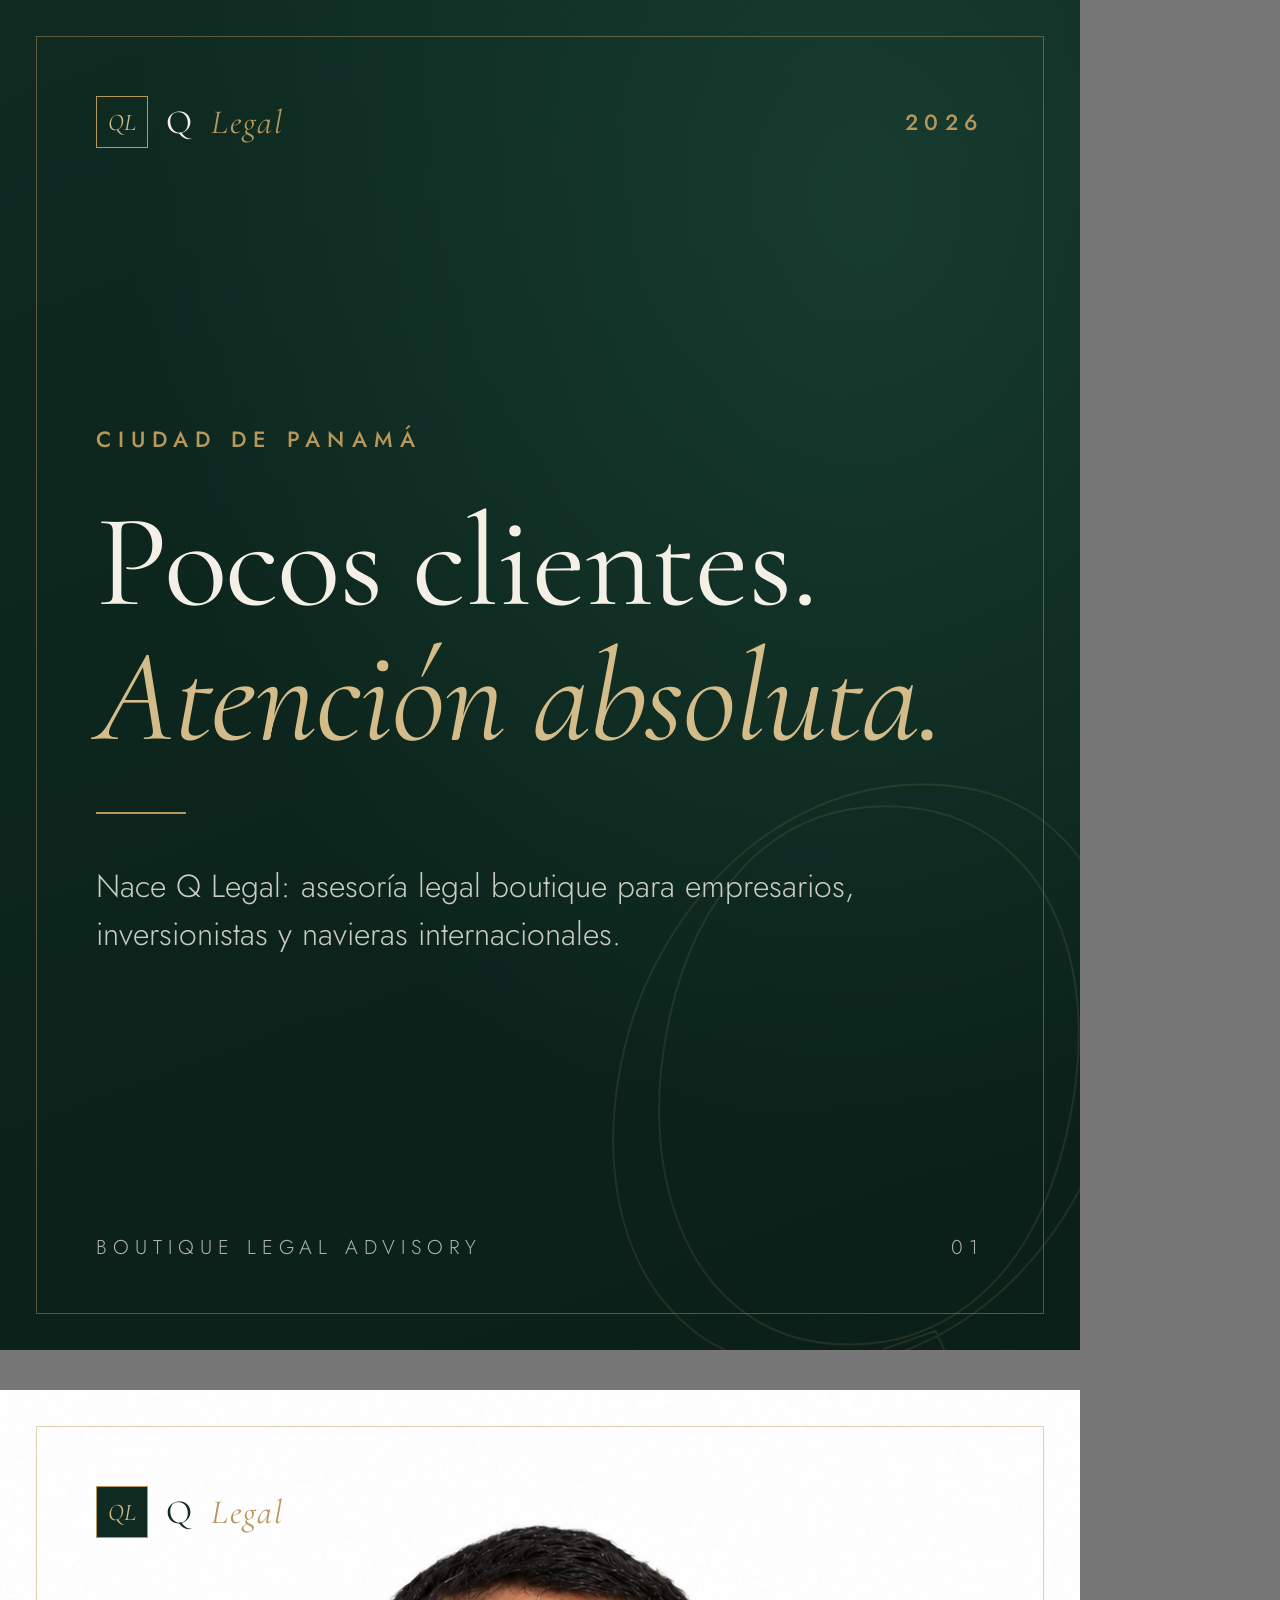
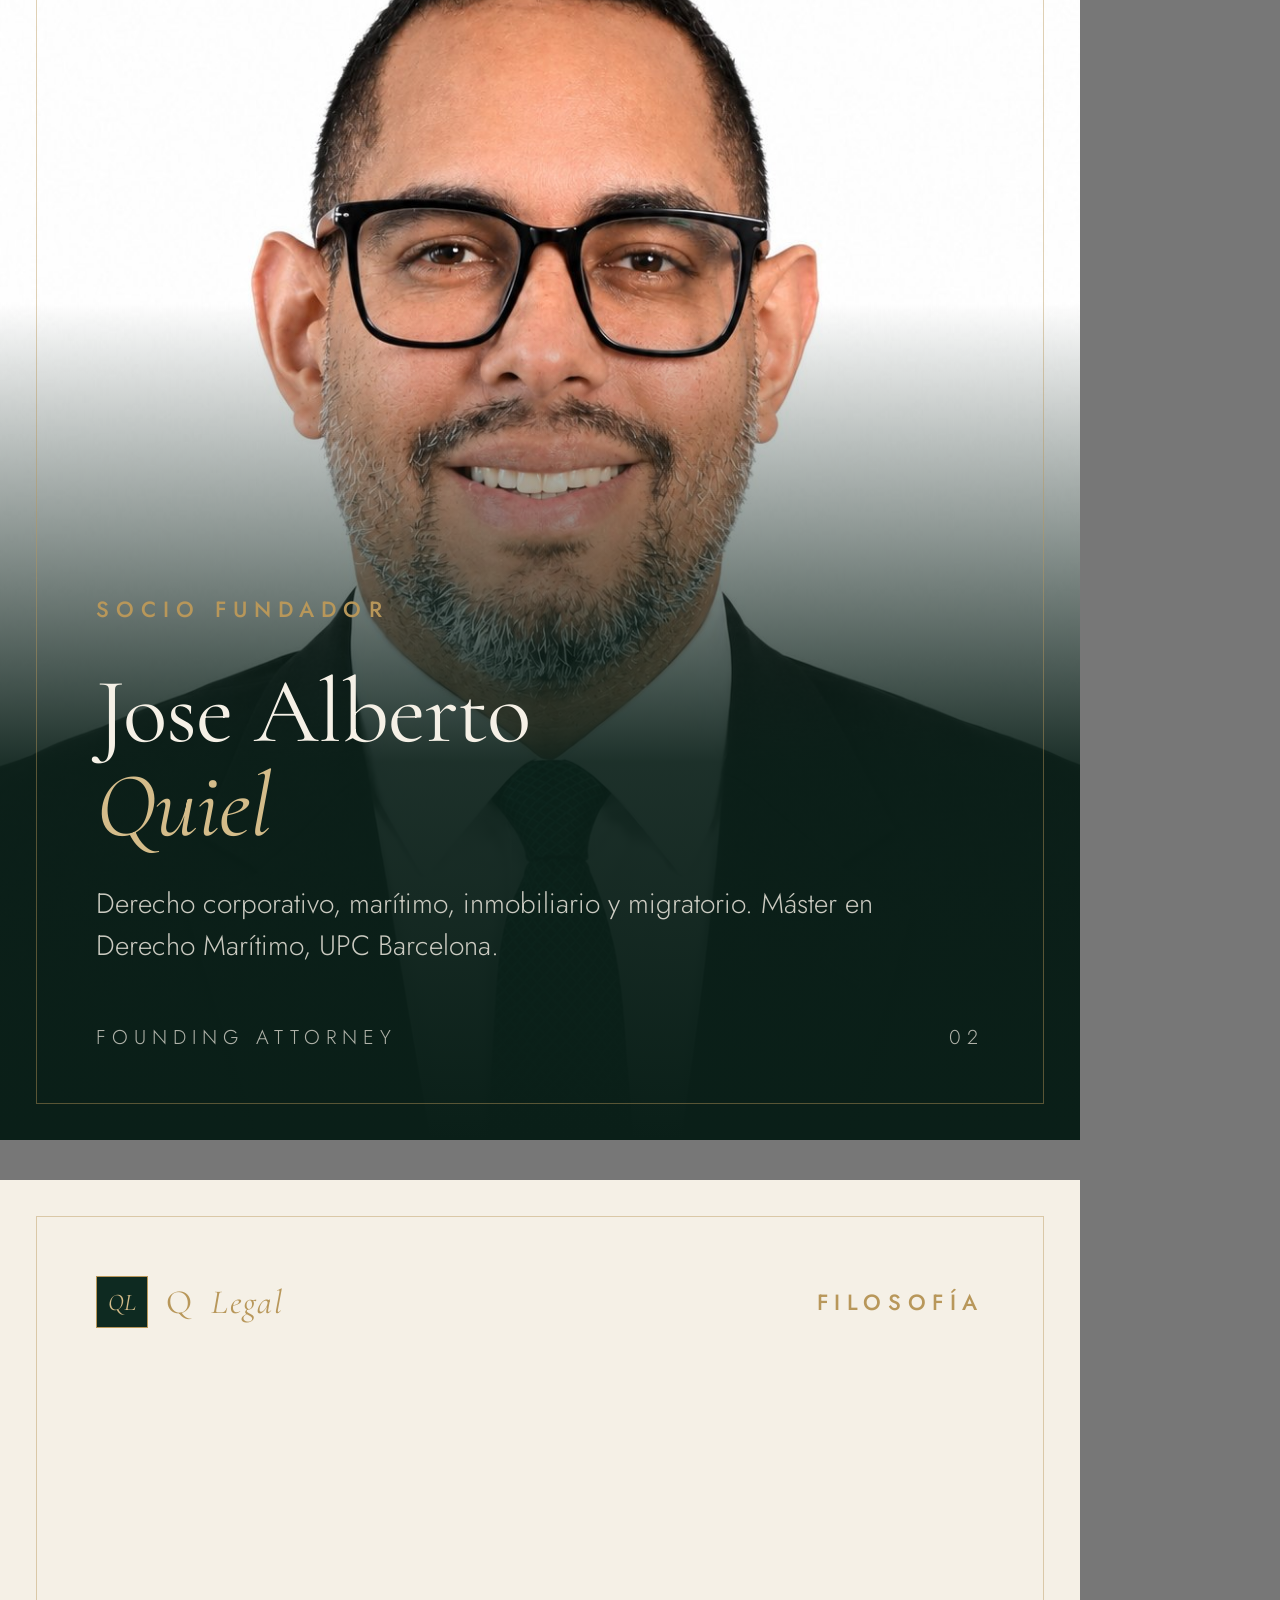
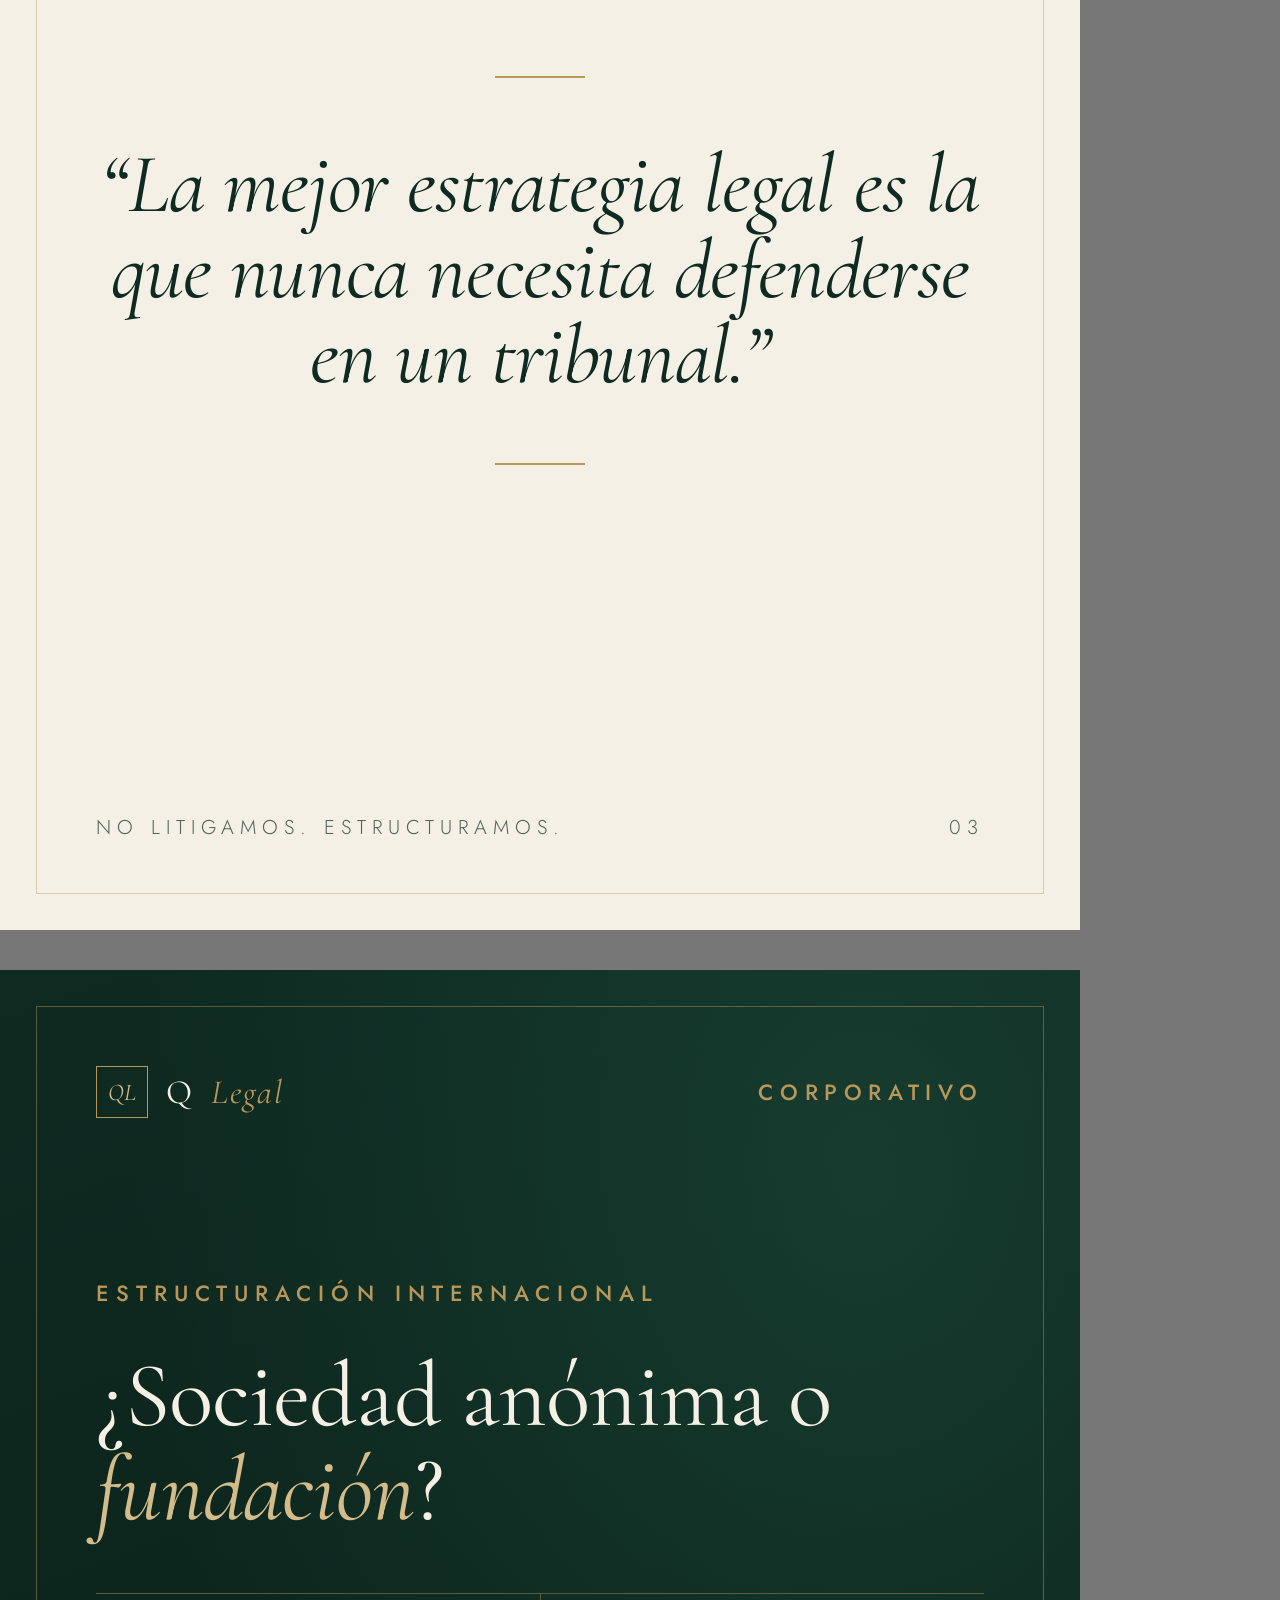
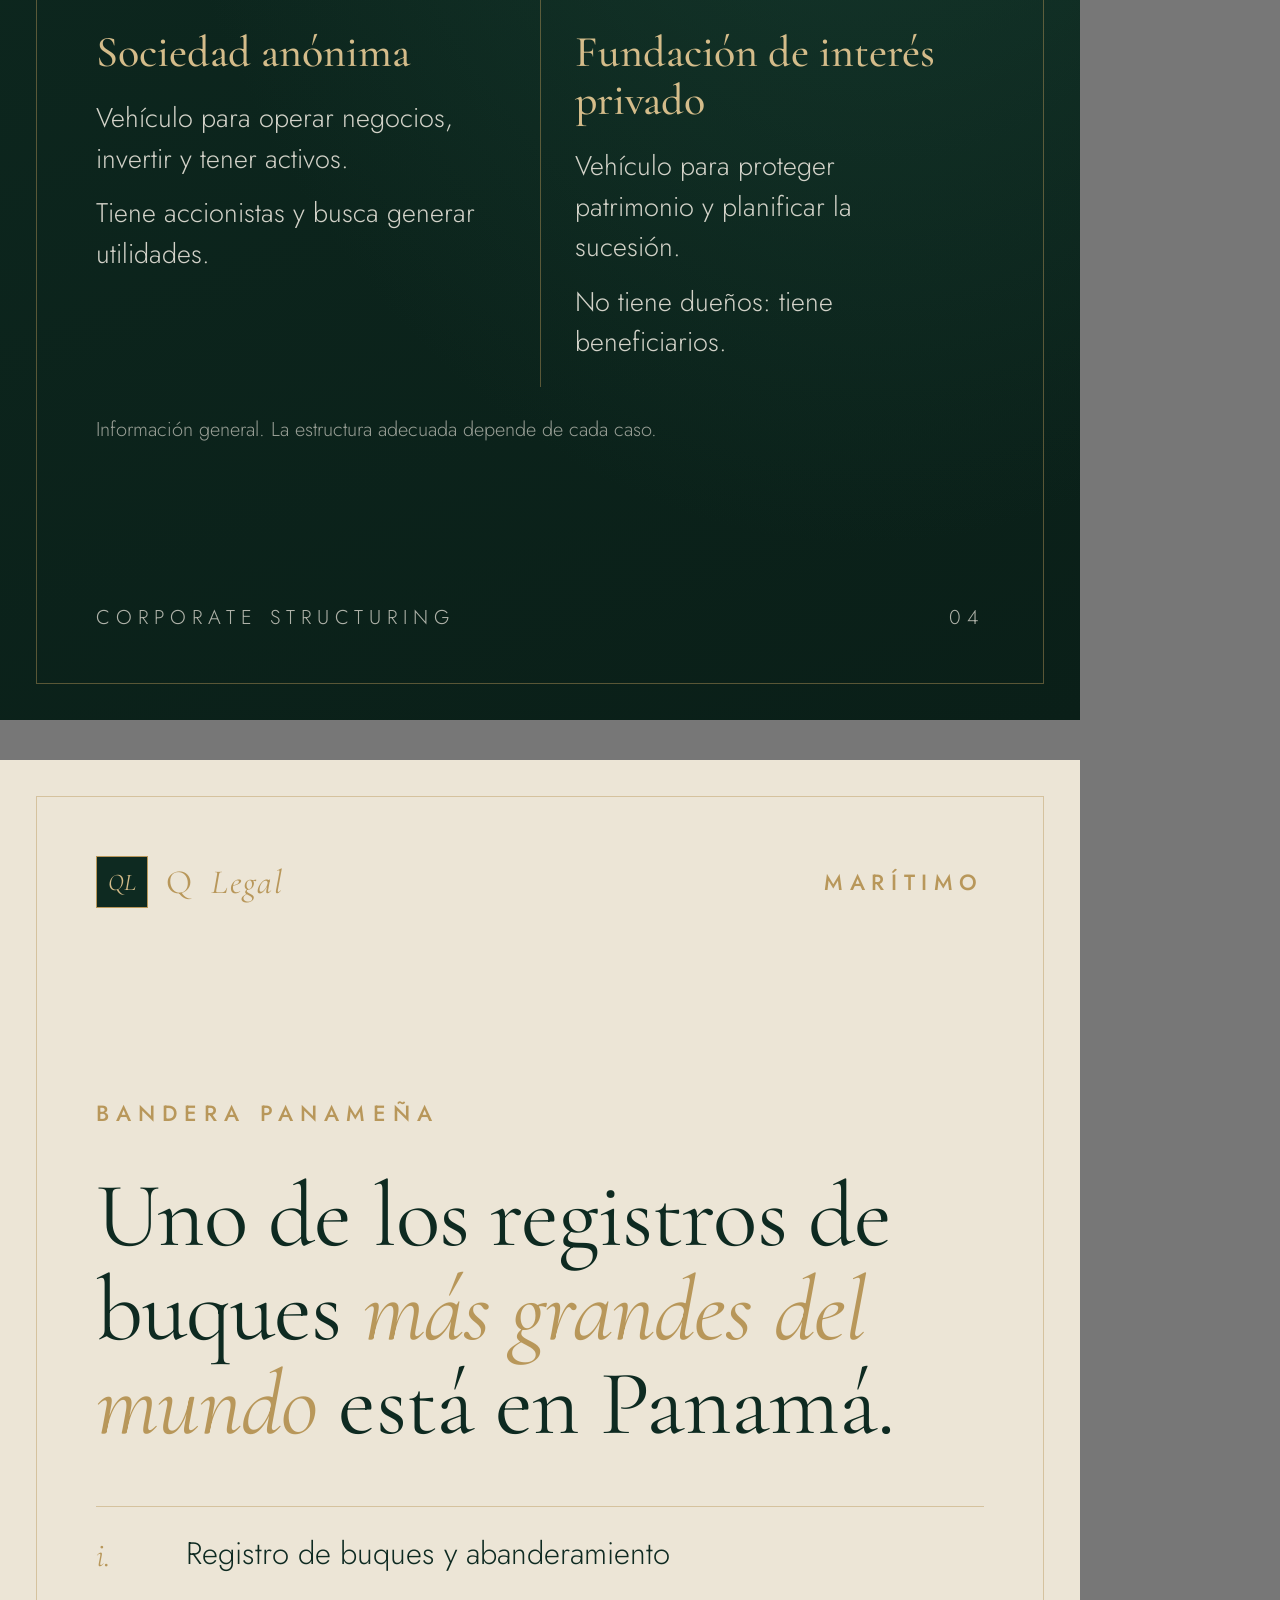
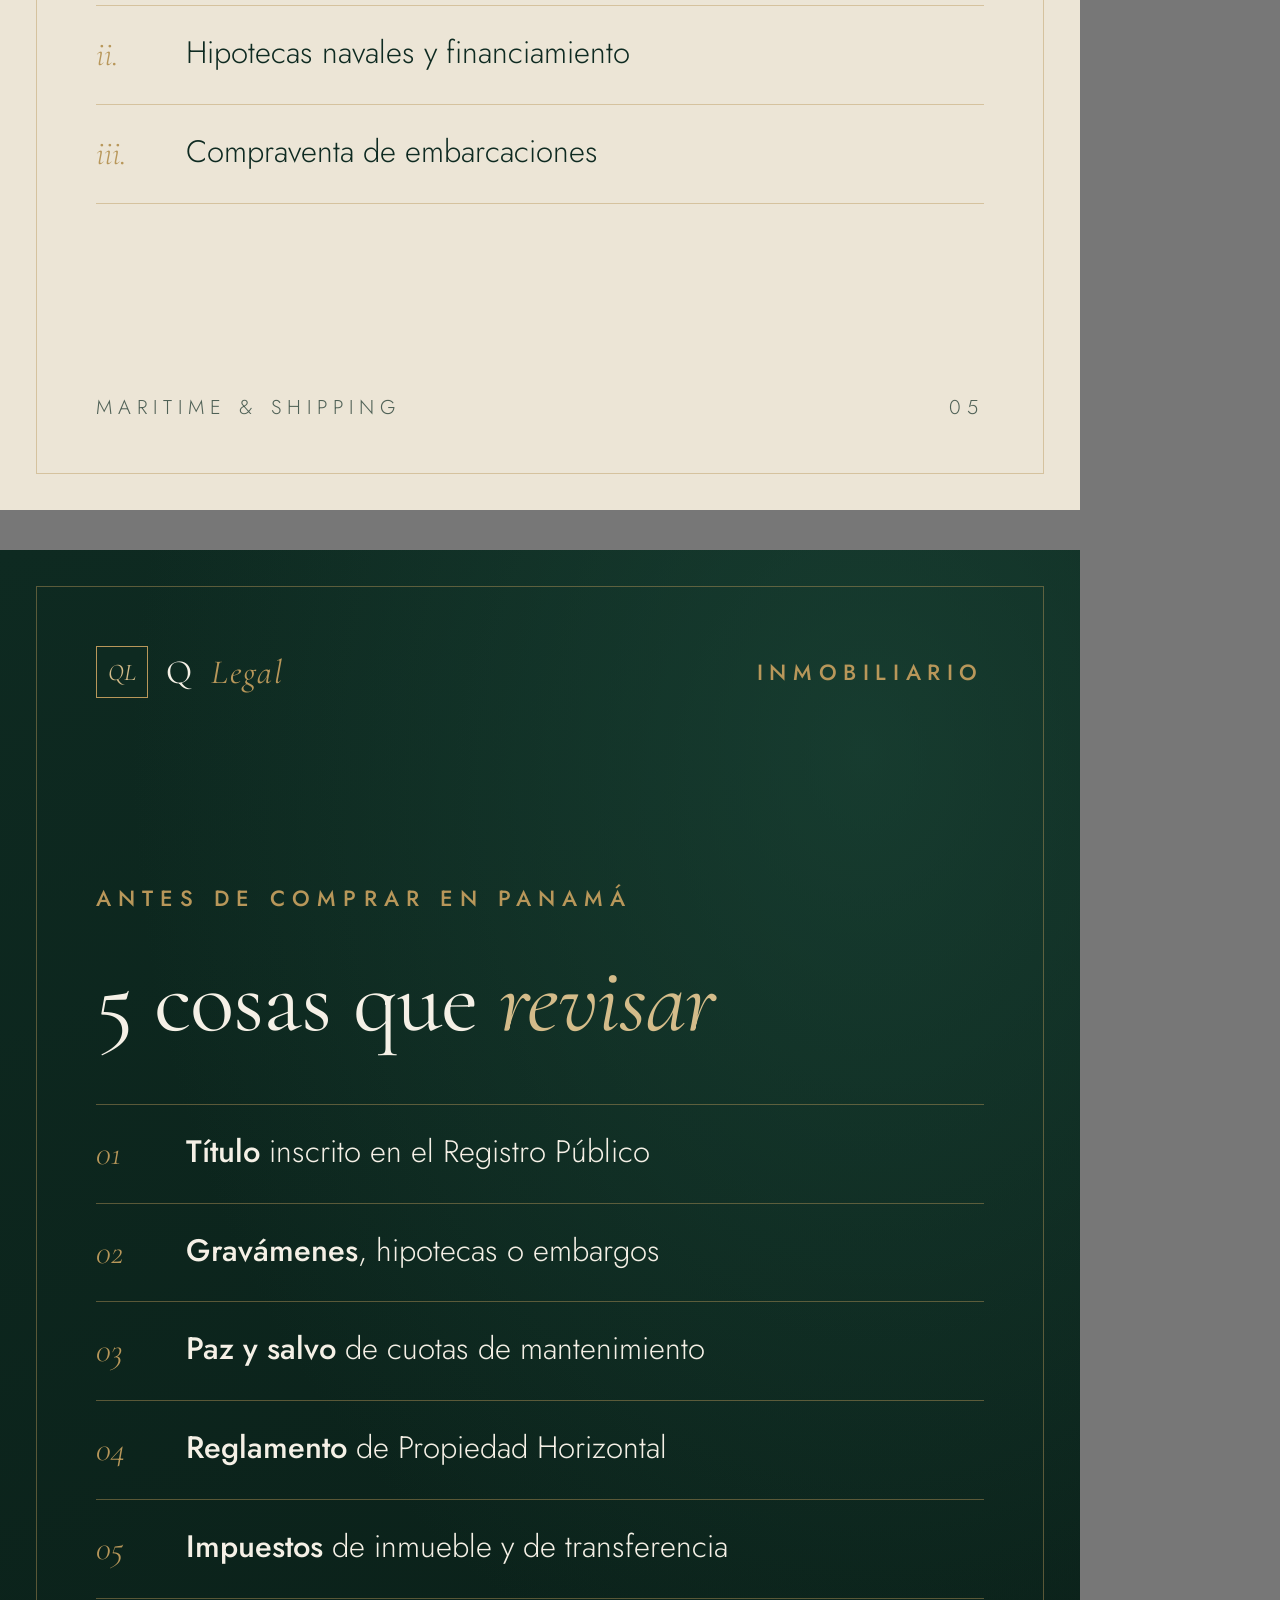
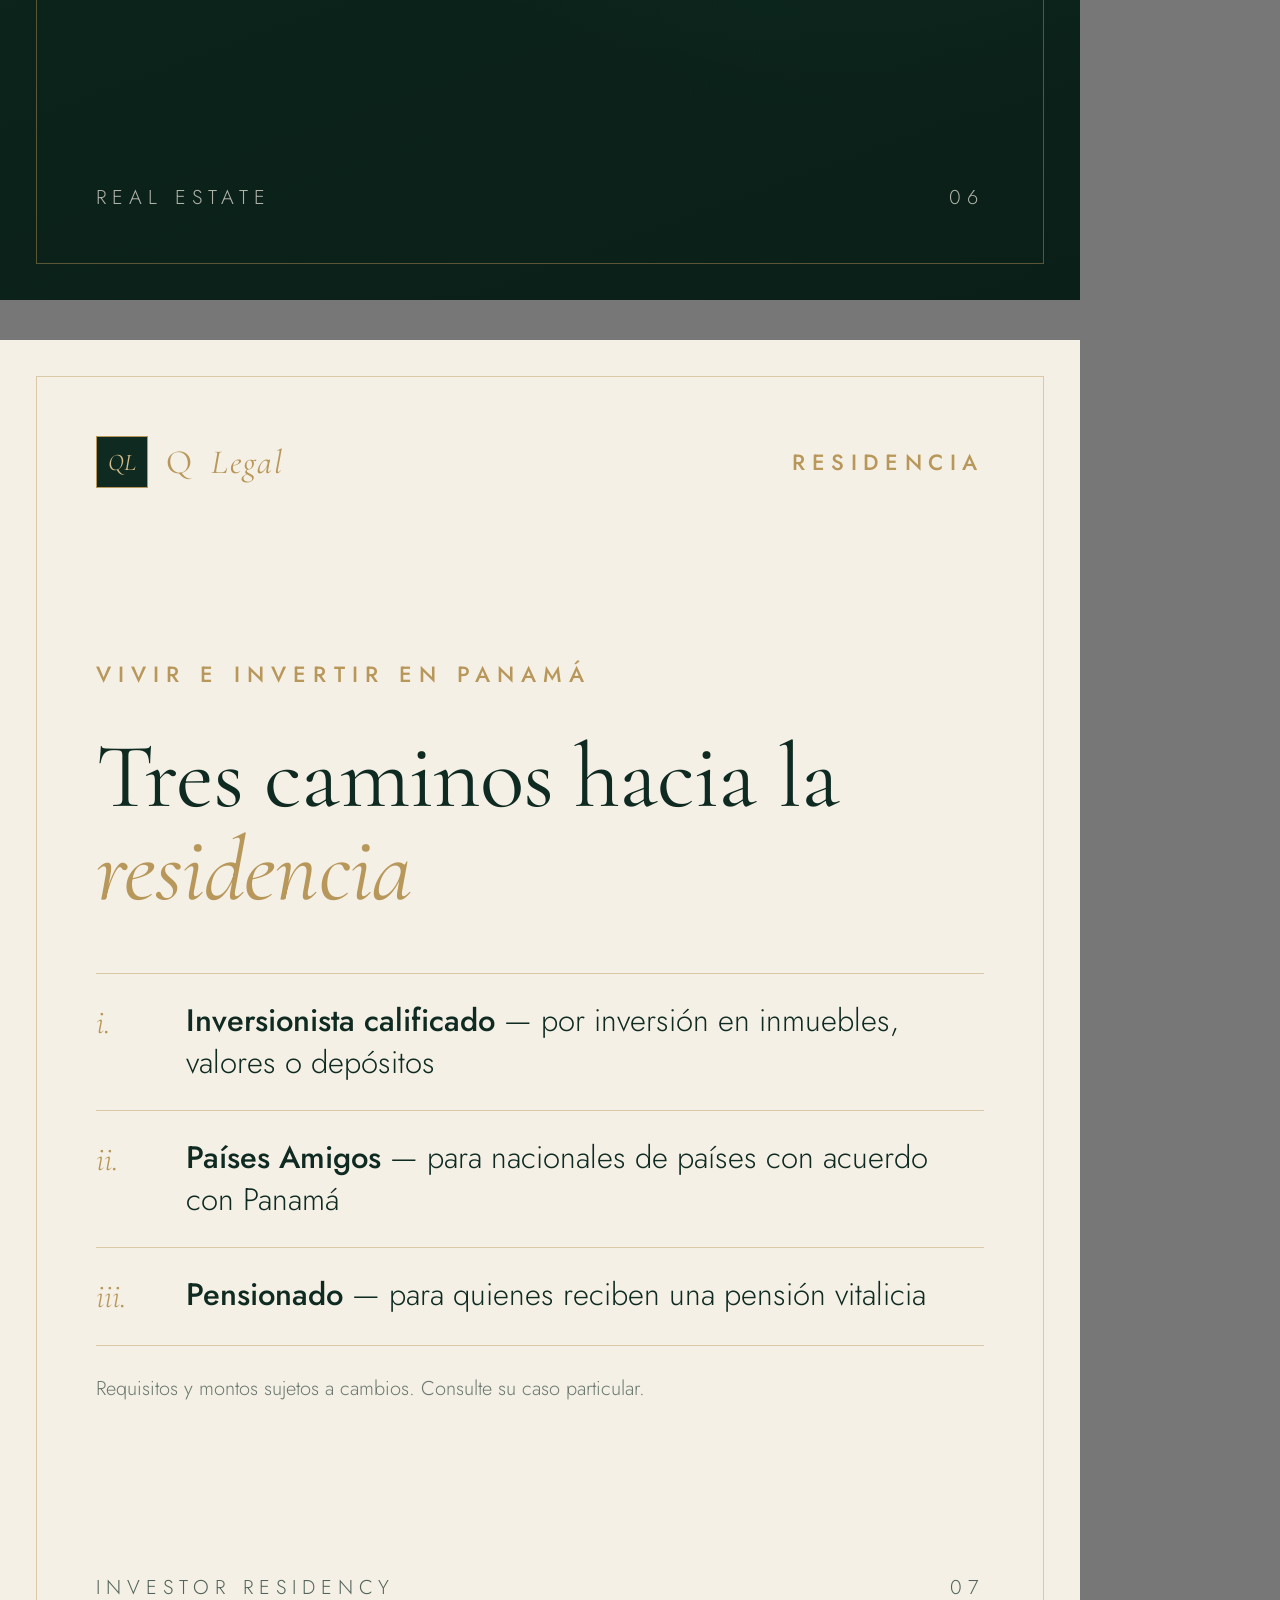
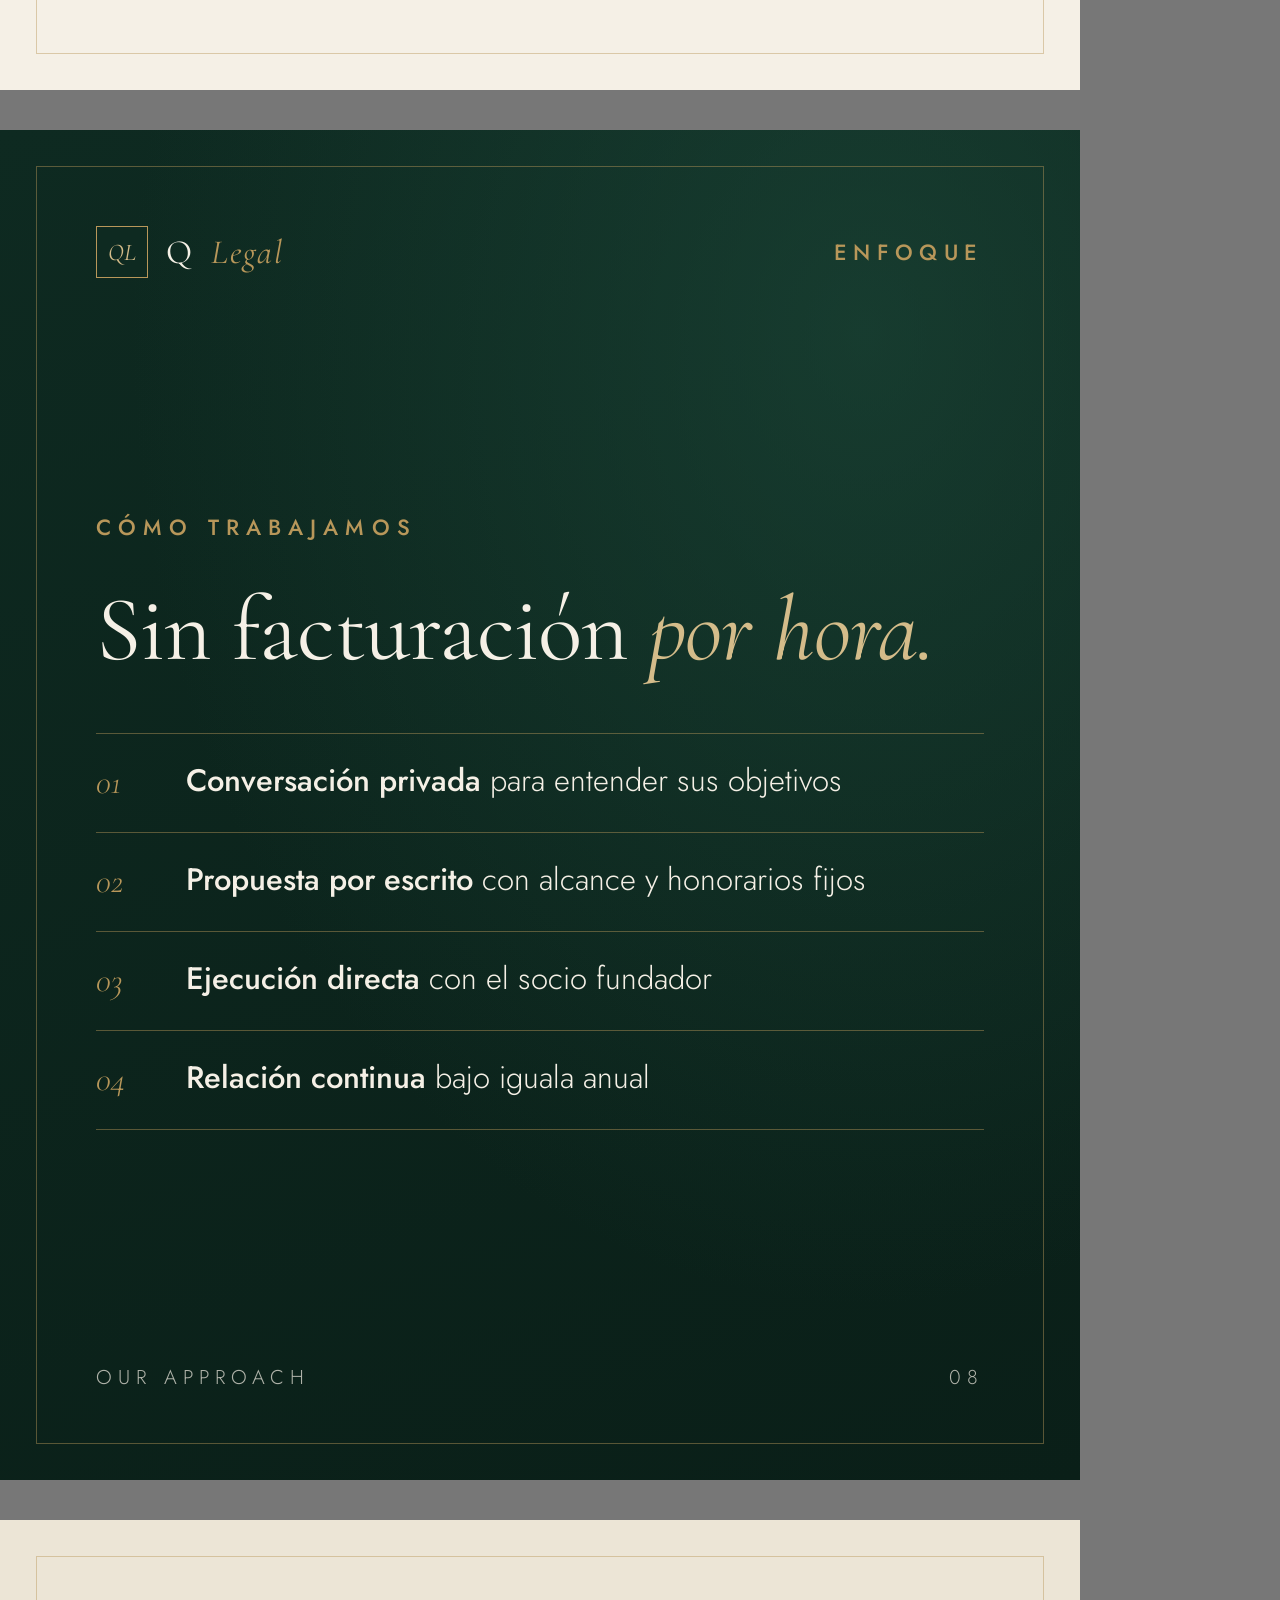
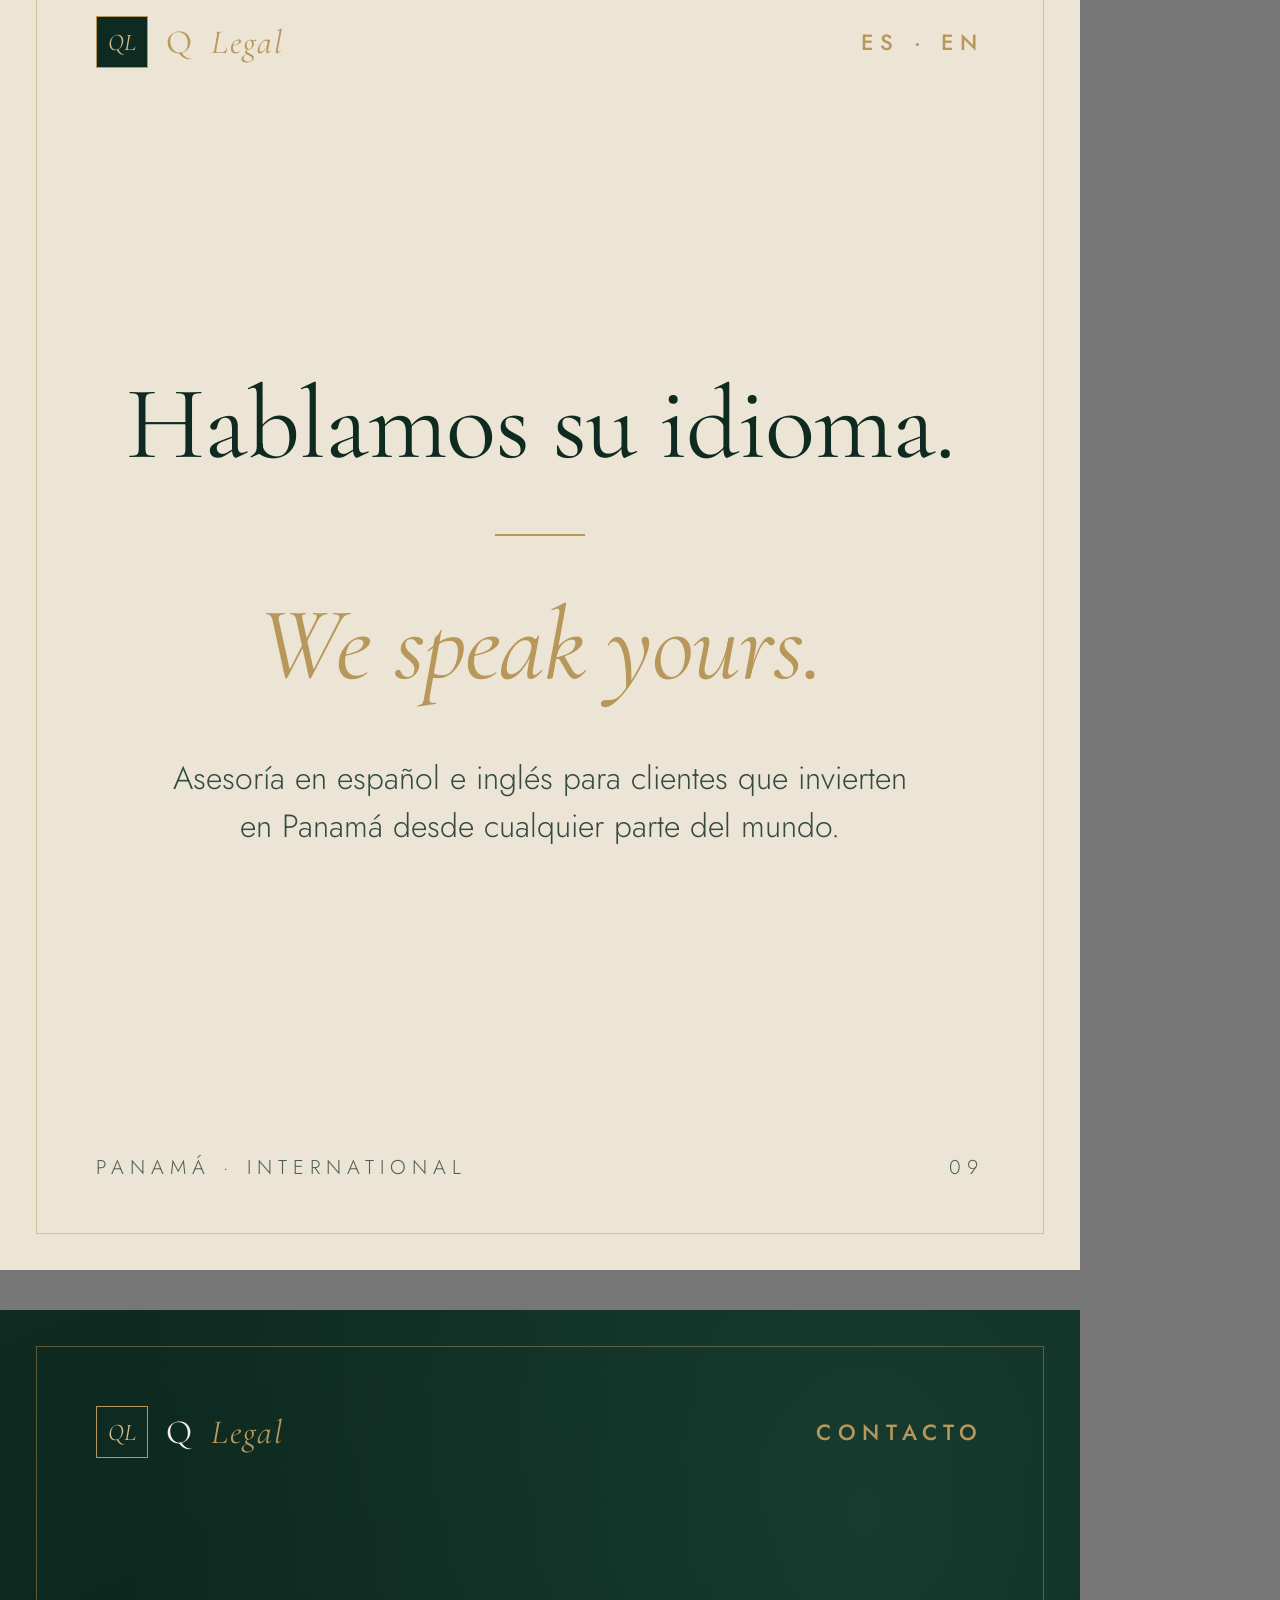
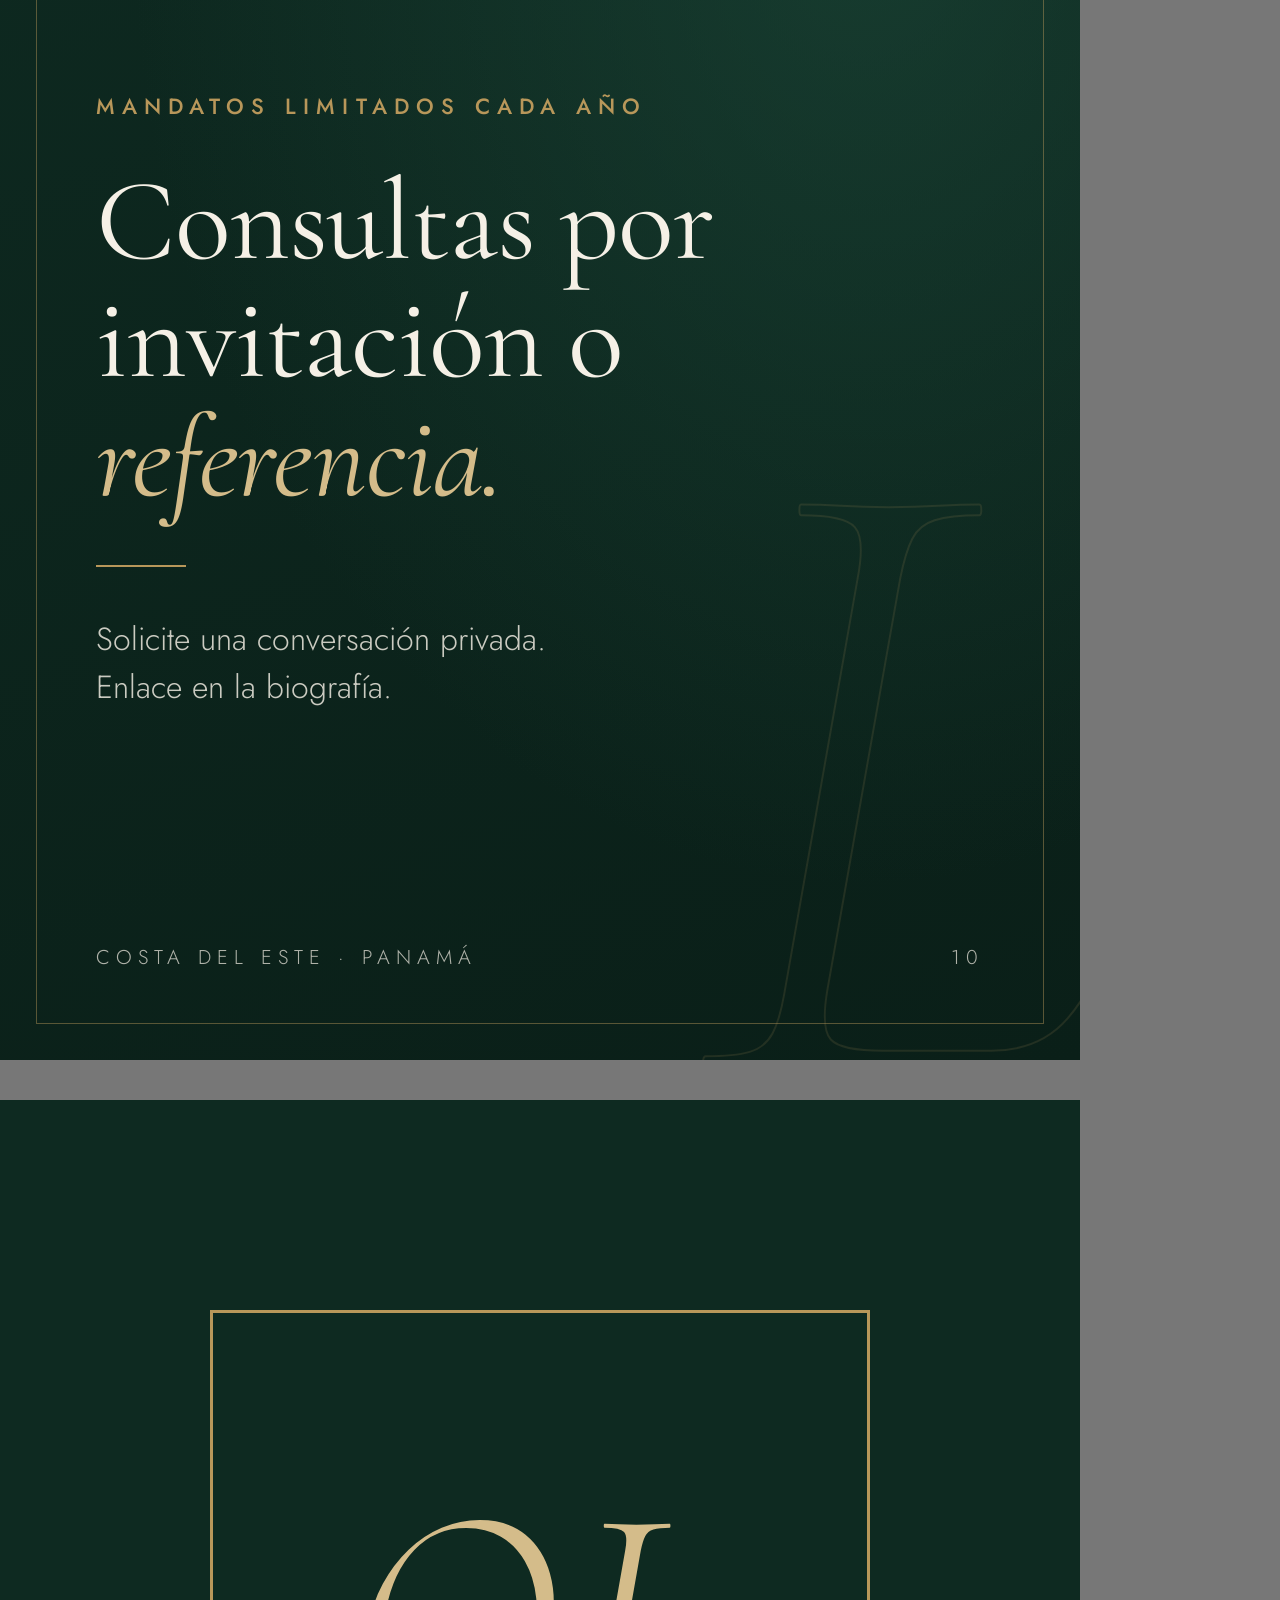
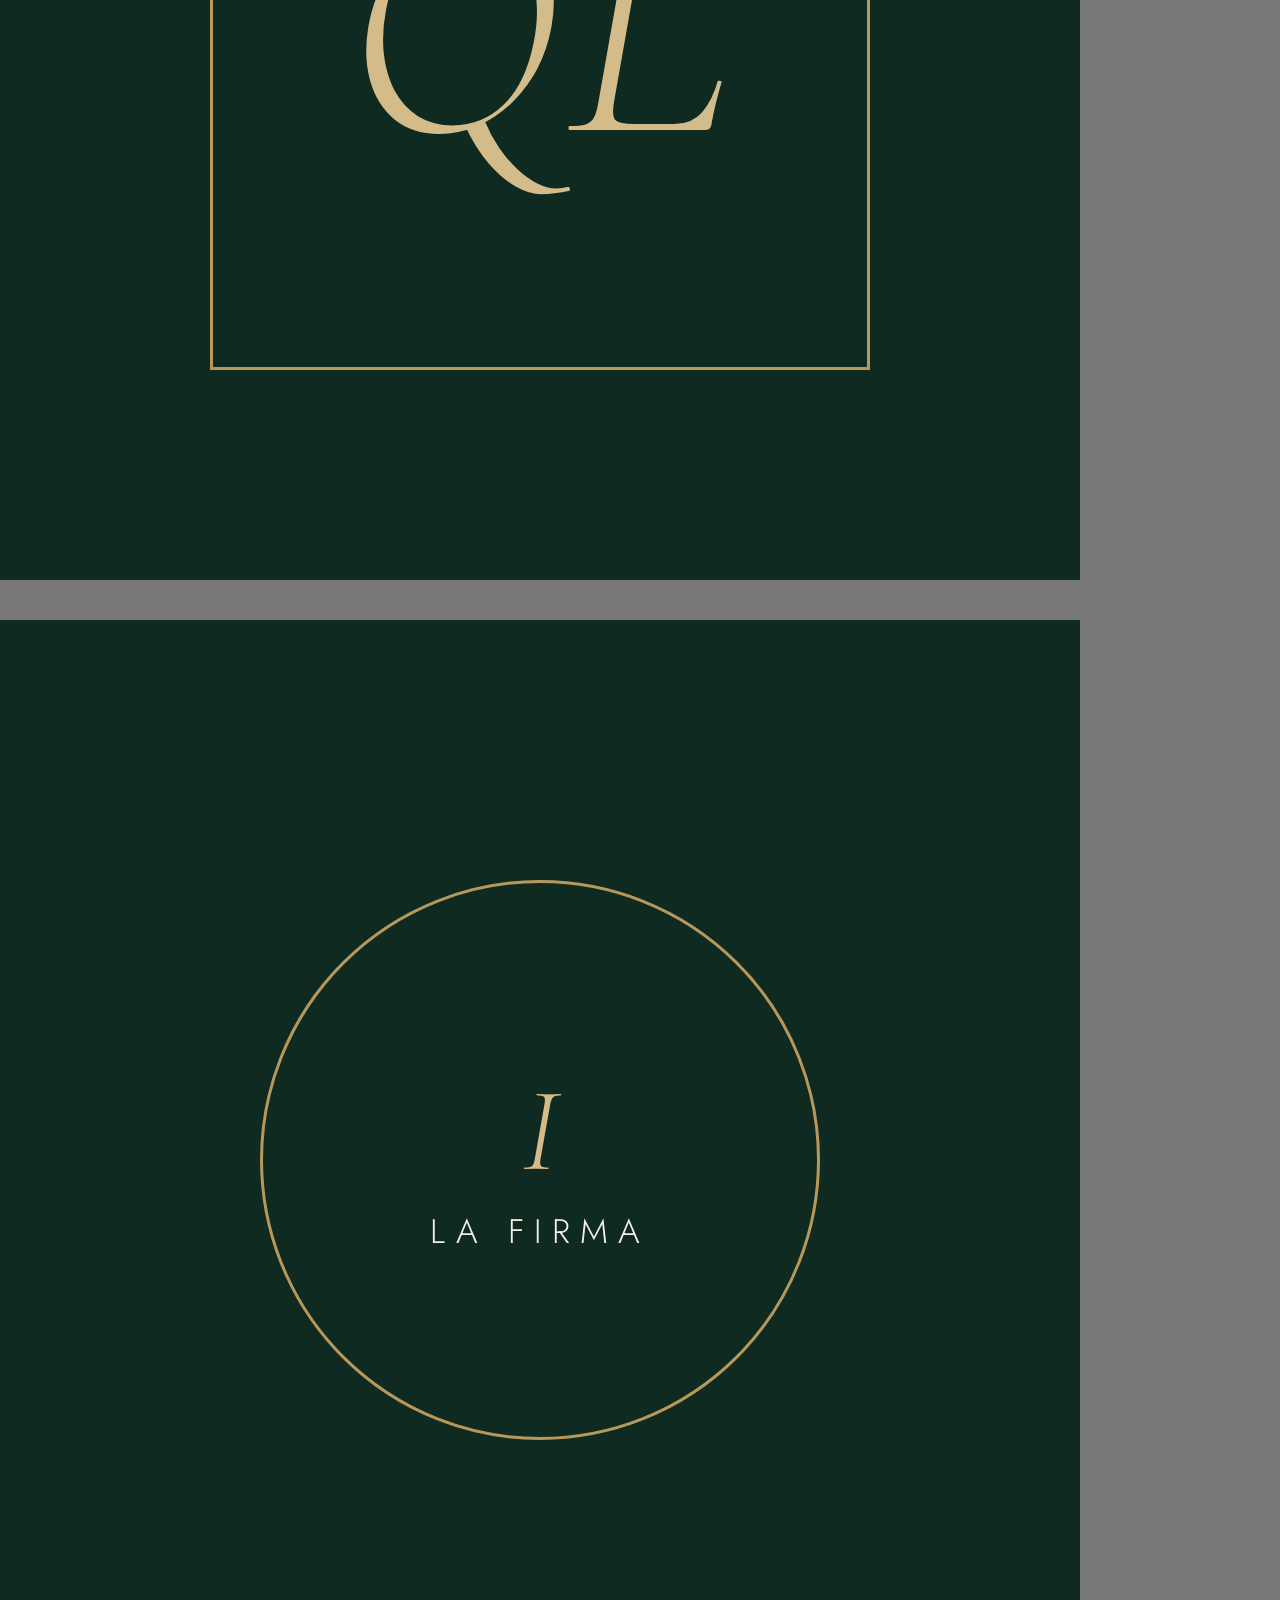
==== instagram/src/posts.html @ 0ae25833 "Add Instagram launch kit with 10 posts Ten branded 1080x1350 posts, profile picture, highlight cover" ====
<!doctype html>
<html lang="es">
<head>
<meta charset="utf-8">
<title>Q Legal — Instagram kit</title>
<link href="https://fonts.googleapis.com/css2?family=Cormorant+Garamond:ital,wght@0,400;0,500;0,600;1,400;1,500&family=Jost:wght@300;400;500&display=swap" rel="stylesheet">
<style>
  :root {
    --green-950: #0A1F18; --green-900: #0E2A21; --green-800: #153A2E;
    --ivory: #F5F0E6; --ivory-2: #ECE5D6; --brass: #B8975A; --brass-lt: #D4BC8A; --ink: #1B1D1A;
    --serif: "Cormorant Garamond", "Times New Roman", serif;
    --sans: "Jost", "Helvetica Neue", Arial, sans-serif;
  }
  * { box-sizing: border-box; margin: 0; padding: 0; }
  body { background: #777; font-family: var(--sans); font-weight: 300; }

  /* ---------- Lienzo 1080×1350 (4:5) ---------- */
  .post {
    width: 1080px; height: 1350px; position: relative; overflow: hidden;
    display: flex; flex-direction: column; padding: 96px 96px 88px;
    margin-bottom: 40px;
  }
  .dark  { background: radial-gradient(ellipse at 80% 15%, rgba(31,77,61,.55), transparent 60%), linear-gradient(160deg, var(--green-900), var(--green-950)); color: var(--ivory); }
  .light { background: var(--ivory); color: var(--green-900); }
  .sand  { background: var(--ivory-2); color: var(--green-900); }

  /* Marco interior fino */
  .post::after { content: ""; position: absolute; inset: 36px; border: 1.5px solid rgba(184,151,90,.45); pointer-events: none; }

  .top, .foot { display: flex; justify-content: space-between; align-items: center; font-size: 22px; letter-spacing: .3em; text-transform: uppercase; }
  .top { color: var(--brass); font-weight: 500; }
  .foot { margin-top: auto; font-size: 20px; opacity: .7; }
  .light .foot, .sand .foot { color: var(--green-900); }
  .brand { display: flex; align-items: center; gap: 18px; font-family: var(--serif); font-size: 34px; letter-spacing: .04em; text-transform: none; color: inherit; font-weight: 400; }
  .dark .brand { color: var(--ivory); }
  .brand i { color: var(--brass); }
  .mono { width: 52px; height: 52px; display: grid; place-items: center; border: 1.5px solid var(--brass); font-family: var(--serif); font-style: italic; font-size: 24px; color: var(--brass-lt); background: var(--green-900); letter-spacing: 0; }

  .body { margin-top: auto; }
  .eyebrow { font-size: 22px; letter-spacing: .32em; text-transform: uppercase; color: var(--brass); font-weight: 500; margin-bottom: 40px; }
  h1, h2 { font-family: var(--serif); font-weight: 400; line-height: 1.02; letter-spacing: -.01em; }
  h1 { font-size: 132px; }
  h2 { font-size: 92px; }
  h1 em, h2 em { color: var(--brass-lt); }
  .light h1 em, .light h2 em, .sand h2 em { color: var(--brass); }
  .lede { font-size: 32px; line-height: 1.5; margin-top: 44px; max-width: 800px; opacity: .82; }
  .rule { width: 90px; height: 2px; background: var(--brass); margin: 48px 0; }

  ol.list { list-style: none; margin-top: 56px; border-top: 1.5px solid rgba(184,151,90,.45); }
  ol.list li { display: grid; grid-template-columns: 90px 1fr; padding: 26px 0; border-bottom: 1.5px solid rgba(184,151,90,.45); font-size: 31px; line-height: 1.35; }
  ol.list li span { font-family: var(--serif); font-style: italic; color: var(--brass); font-size: 34px; }
  ol.list b { font-weight: 500; }

  .watermark { position: absolute; right: -60px; bottom: -170px; font-family: var(--serif); font-style: italic; font-size: 900px; line-height: 1; color: transparent; -webkit-text-stroke: 2px rgba(184,151,90,.14); }
  .center { text-align: center; align-items: center; }
  .note { font-size: 20px; opacity: .6; margin-top: 28px; }

  /* Post 2 — fundador */
  .founder { padding: 0; }
  .founder img { position: absolute; inset: 0; width: 100%; height: 100%; object-fit: cover; object-position: center 10%; }
  .founder .shade { position: absolute; inset: 0; background: linear-gradient(180deg, rgba(10,31,24,0) 38%, rgba(10,31,24,.92) 72%, var(--green-950) 100%); }
  .founder .inner { position: relative; z-index: 2; display: flex; flex-direction: column; height: 100%; padding: 96px 96px 88px; color: var(--ivory); }
  .founder .top { color: var(--green-900); }
  .founder .brand { color: var(--green-900); }

  /* Comparativo */
  .compare { display: grid; grid-template-columns: 1fr 1fr; margin-top: 56px; border-top: 1.5px solid rgba(184,151,90,.45); }
  .compare > div { padding: 34px 34px 10px 0; }
  .compare > div + div { padding-left: 34px; border-left: 1.5px solid rgba(184,151,90,.45); }
  .compare h3 { font-family: var(--serif); font-weight: 500; font-size: 44px; line-height: 1.1; margin-bottom: 22px; color: var(--brass-lt); }
  .compare p { font-size: 27px; line-height: 1.5; opacity: .85; margin-bottom: 14px; }

  .big-num { font-family: var(--serif); font-size: 300px; line-height: .9; color: var(--brass); font-style: italic; }

  /* ---------- Avatar y portadas ---------- */
  .avatar { width: 1080px; height: 1080px; display: grid; place-items: center; background: var(--green-900); margin-bottom: 40px; }
  .avatar .ring { width: 660px; height: 660px; border: 3px solid var(--brass); display: grid; place-items: center; }
  .avatar span { font-family: var(--serif); font-style: italic; font-size: 330px; color: var(--brass-lt); letter-spacing: .02em; line-height: 1; padding-bottom: 30px; }
  .cover { width: 1080px; height: 1080px; display: grid; place-items: center; background: var(--green-900); margin-bottom: 40px; }
  .cover div { width: 560px; height: 560px; border-radius: 50%; border: 3px solid var(--brass); display: grid; place-items: center; text-align: center; }
  .cover span { font-family: var(--serif); font-style: italic; font-size: 120px; color: var(--brass-lt); line-height: 1; }
  .cover small { display: block; font-family: var(--sans); font-style: normal; font-size: 34px; letter-spacing: .3em; text-transform: uppercase; color: var(--ivory); margin-top: 24px; }
</style>
</head>
<body>

<!-- 01 · Lanzamiento -->
<section class="post dark" id="post-01">
  <div class="watermark">Q</div>
  <div class="top"><span class="brand"><span class="mono">QL</span>Q <i>Legal</i></span><span>2026</span></div>
  <div class="body">
    <p class="eyebrow">Ciudad de Panamá</p>
    <h1>Pocos clientes.<br><em>Atención absoluta.</em></h1>
    <div class="rule"></div>
    <p class="lede">Nace Q Legal: asesoría legal boutique para empresarios, inversionistas y navieras internacionales.</p>
  </div>
  <div class="foot"><span>Boutique Legal Advisory</span><span>01</span></div>
</section>

<!-- 02 · Fundador -->
<section class="post founder" id="post-02">
  <img src="../../assets/founder.jpg" alt="">
  <div class="shade"></div>
  <div class="inner">
    <div class="top"><span class="brand"><span class="mono">QL</span>Q <i>Legal</i></span><span></span></div>
    <div class="body">
      <p class="eyebrow">Socio fundador</p>
      <h2>Jose Alberto<br><em>Quiel</em></h2>
      <p class="lede" style="font-size:28px;margin-top:30px">Derecho corporativo, marítimo, inmobiliario y migratorio. Máster en Derecho Marítimo, UPC Barcelona.</p>
    </div>
    <div class="foot" style="margin-top:56px"><span>Founding Attorney</span><span>02</span></div>
  </div>
</section>

<!-- 03 · Filosofía -->
<section class="post light center" id="post-03">
  <div class="top" style="width:100%"><span class="brand"><span class="mono">QL</span>Q <i>Legal</i></span><span>Filosofía</span></div>
  <div class="body" style="margin-bottom:auto">
    <div class="rule" style="margin:0 auto 64px"></div>
    <h2 style="font-size:84px;font-style:italic">“La mejor estrategia legal es la que nunca necesita defenderse en un tribunal.”</h2>
    <div class="rule" style="margin:64px auto 0"></div>
  </div>
  <div class="foot" style="width:100%;margin-top:0"><span>No litigamos. Estructuramos.</span><span>03</span></div>
</section>

<!-- 04 · Corporativo -->
<section class="post dark" id="post-04">
  <div class="top"><span class="brand"><span class="mono">QL</span>Q <i>Legal</i></span><span>Corporativo</span></div>
  <div class="body">
    <p class="eyebrow">Estructuración internacional</p>
    <h2>¿Sociedad anónima o <em>fundación</em>?</h2>
    <div class="compare">
      <div>
        <h3>Sociedad anónima</h3>
        <p>Vehículo para operar negocios, invertir y tener activos.</p>
        <p>Tiene accionistas y busca generar utilidades.</p>
      </div>
      <div>
        <h3>Fundación de interés privado</h3>
        <p>Vehículo para proteger patrimonio y planificar la sucesión.</p>
        <p>No tiene dueños: tiene beneficiarios.</p>
      </div>
    </div>
    <p class="note">Información general. La estructura adecuada depende de cada caso.</p>
  </div>
  <div class="foot"><span>Corporate Structuring</span><span>04</span></div>
</section>

<!-- 05 · Marítimo -->
<section class="post sand" id="post-05">
  <div class="top"><span class="brand"><span class="mono">QL</span>Q <i>Legal</i></span><span>Marítimo</span></div>
  <div class="body">
    <p class="eyebrow">Bandera panameña</p>
    <h2>Uno de los registros de buques <em>más grandes del mundo</em> está en Panamá.</h2>
    <ol class="list">
      <li><span>i.</span>Registro de buques y abanderamiento</li>
      <li><span>ii.</span>Hipotecas navales y financiamiento</li>
      <li><span>iii.</span>Compraventa de embarcaciones</li>
    </ol>
  </div>
  <div class="foot"><span>Maritime &amp; Shipping</span><span>05</span></div>
</section>

<!-- 06 · Inmobiliario -->
<section class="post dark" id="post-06">
  <div class="top"><span class="brand"><span class="mono">QL</span>Q <i>Legal</i></span><span>Inmobiliario</span></div>
  <div class="body">
    <p class="eyebrow">Antes de comprar en Panamá</p>
    <h2>5 cosas que <em>revisar</em></h2>
    <ol class="list">
      <li><span>01</span><div><b>Título</b> inscrito en el Registro Público</div></li>
      <li><span>02</span><div><b>Gravámenes</b>, hipotecas o embargos</div></li>
      <li><span>03</span><div><b>Paz y salvo</b> de cuotas de mantenimiento</div></li>
      <li><span>04</span><div><b>Reglamento</b> de Propiedad Horizontal</div></li>
      <li><span>05</span><div><b>Impuestos</b> de inmueble y de transferencia</div></li>
    </ol>
  </div>
  <div class="foot"><span>Real Estate</span><span>06</span></div>
</section>

<!-- 07 · Residencia -->
<section class="post light" id="post-07">
  <div class="top"><span class="brand"><span class="mono">QL</span>Q <i>Legal</i></span><span>Residencia</span></div>
  <div class="body">
    <p class="eyebrow">Vivir e invertir en Panamá</p>
    <h2>Tres caminos hacia la <em>residencia</em></h2>
    <ol class="list">
      <li><span>i.</span><div><b>Inversionista calificado</b> — por inversión en inmuebles, valores o depósitos</div></li>
      <li><span>ii.</span><div><b>Países Amigos</b> — para nacionales de países con acuerdo con Panamá</div></li>
      <li><span>iii.</span><div><b>Pensionado</b> — para quienes reciben una pensión vitalicia</div></li>
    </ol>
    <p class="note">Requisitos y montos sujetos a cambios. Consulte su caso particular.</p>
  </div>
  <div class="foot"><span>Investor Residency</span><span>07</span></div>
</section>

<!-- 08 · Cómo trabajamos -->
<section class="post dark" id="post-08">
  <div class="top"><span class="brand"><span class="mono">QL</span>Q <i>Legal</i></span><span>Enfoque</span></div>
  <div class="body">
    <p class="eyebrow">Cómo trabajamos</p>
    <h2>Sin facturación <em>por hora.</em></h2>
    <ol class="list">
      <li><span>01</span><div><b>Conversación privada</b> para entender sus objetivos</div></li>
      <li><span>02</span><div><b>Propuesta por escrito</b> con alcance y honorarios fijos</div></li>
      <li><span>03</span><div><b>Ejecución directa</b> con el socio fundador</div></li>
      <li><span>04</span><div><b>Relación continua</b> bajo iguala anual</div></li>
    </ol>
  </div>
  <div class="foot"><span>Our Approach</span><span>08</span></div>
</section>

<!-- 09 · Bilingüe -->
<section class="post sand center" id="post-09">
  <div class="top" style="width:100%"><span class="brand"><span class="mono">QL</span>Q <i>Legal</i></span><span>ES · EN</span></div>
  <div class="body" style="margin-bottom:auto">
    <h2 style="font-size:104px">Hablamos su idioma.</h2>
    <div class="rule" style="margin:56px auto"></div>
    <h2 style="font-size:104px"><em>We speak yours.</em></h2>
    <p class="lede" style="margin:56px auto 0;max-width:760px">Asesoría en español e inglés para clientes que invierten en Panamá desde cualquier parte del mundo.</p>
  </div>
  <div class="foot" style="width:100%;margin-top:0"><span>Panamá · International</span><span>09</span></div>
</section>

<!-- 10 · Contacto -->
<section class="post dark" id="post-10">
  <div class="watermark">L</div>
  <div class="top"><span class="brand"><span class="mono">QL</span>Q <i>Legal</i></span><span>Contacto</span></div>
  <div class="body">
    <p class="eyebrow">Mandatos limitados cada año</p>
    <h1 style="font-size:116px">Consultas por invitación o <em>referencia.</em></h1>
    <div class="rule"></div>
    <p class="lede">Solicite una conversación privada.<br>Enlace en la biografía.</p>
  </div>
  <div class="foot"><span>Costa del Este · Panamá</span><span>10</span></div>
</section>

<!-- Foto de perfil -->
<section class="avatar" id="avatar"><div class="ring"><span>QL</span></div></section>

<!-- Portadas de historias destacadas -->
<section class="cover" id="cover-firma"><div><span>I<small>La Firma</small></span></div></section>
<section class="cover" id="cover-practica"><div><span>II<small>Práctica</small></span></div></section>
<section class="cover" id="cover-fundador"><div><span>III<small>Fundador</small></span></div></section>
<section class="cover" id="cover-contacto"><div><span>IV<small>Contacto</small></span></div></section>

</body>
</html>
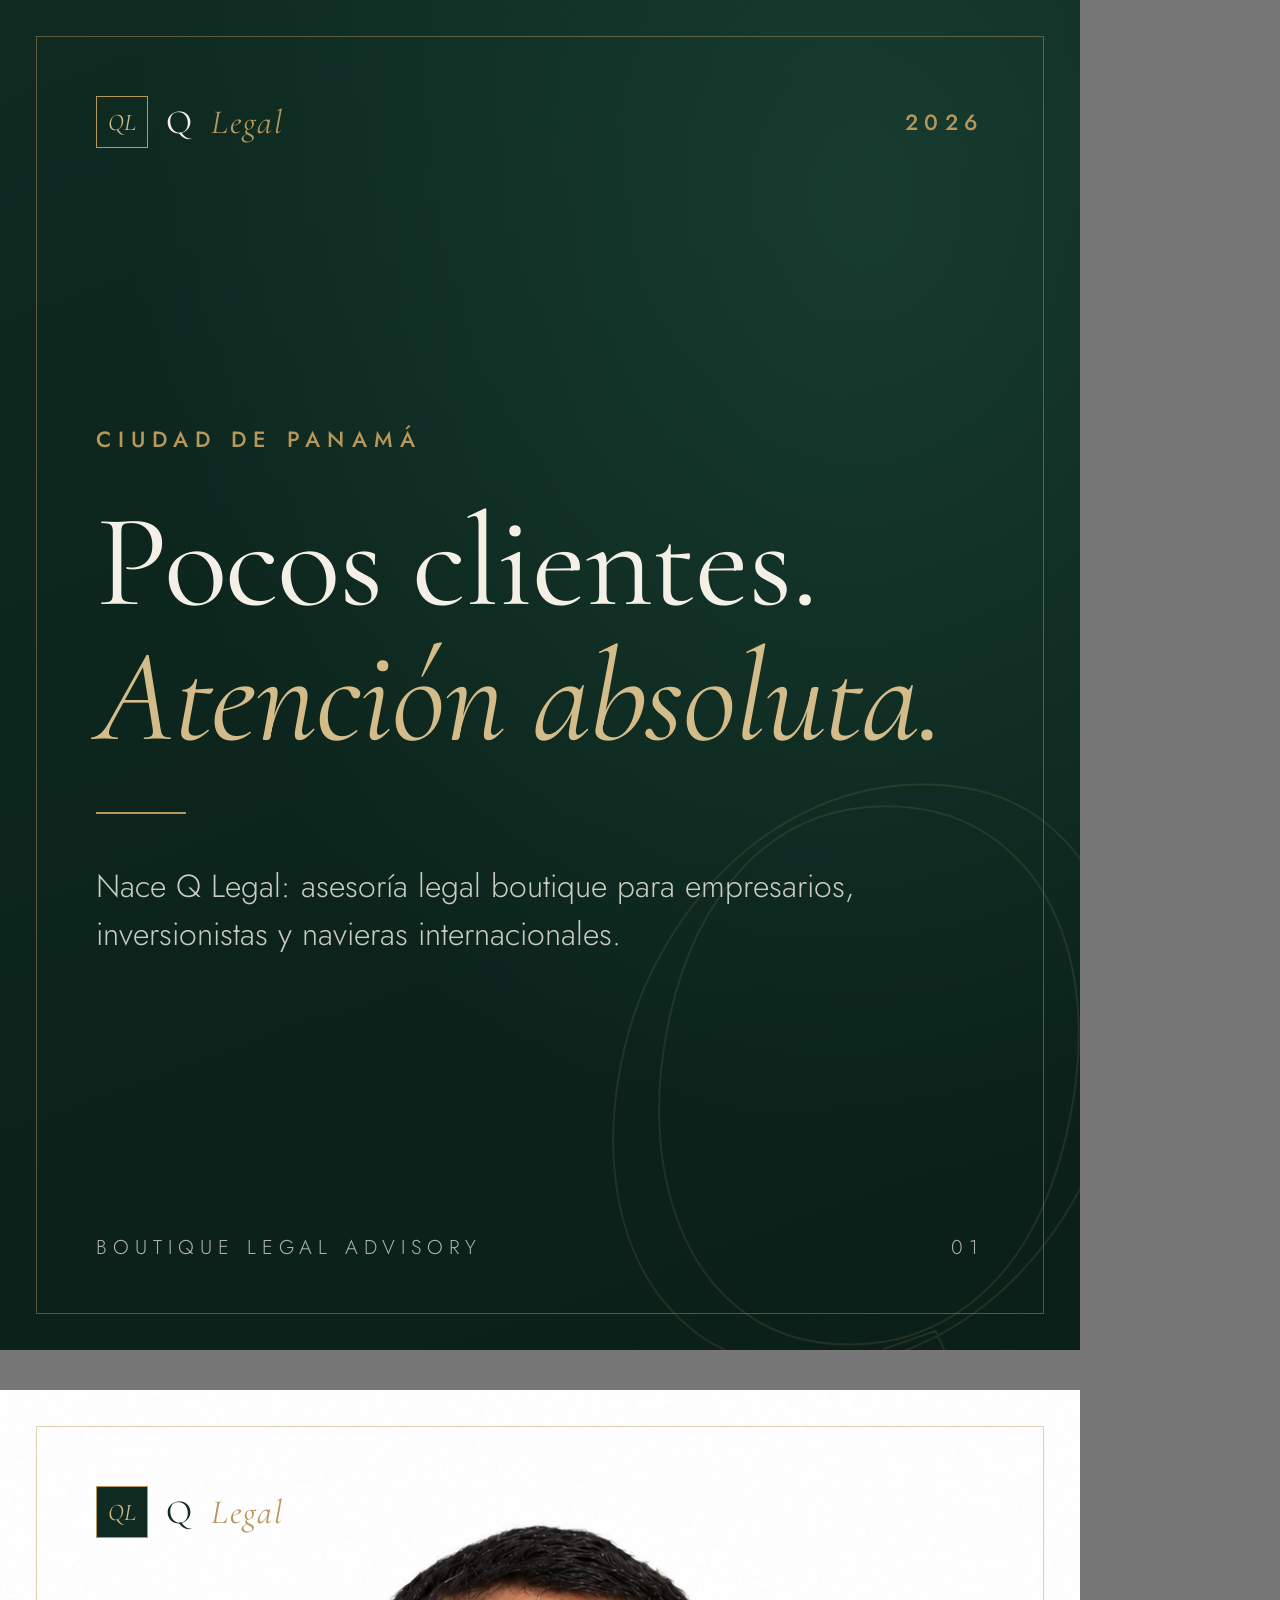
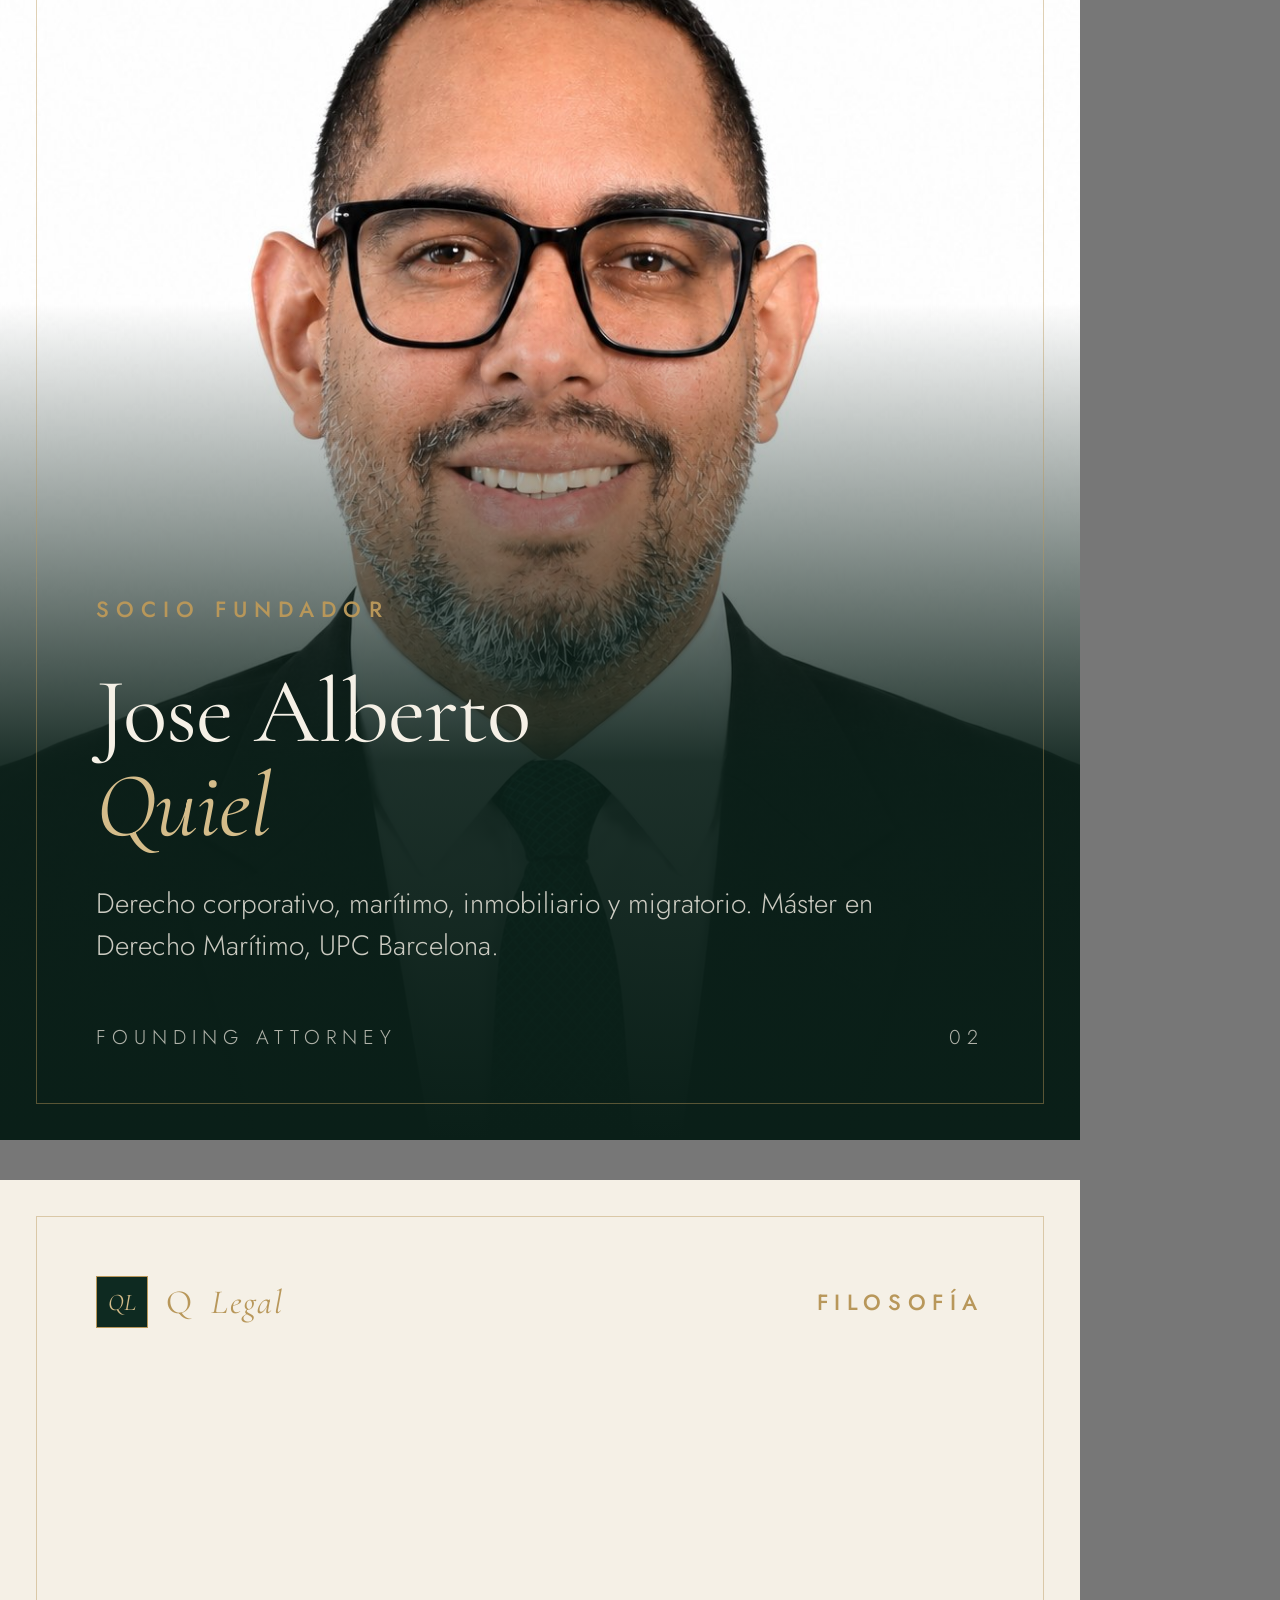
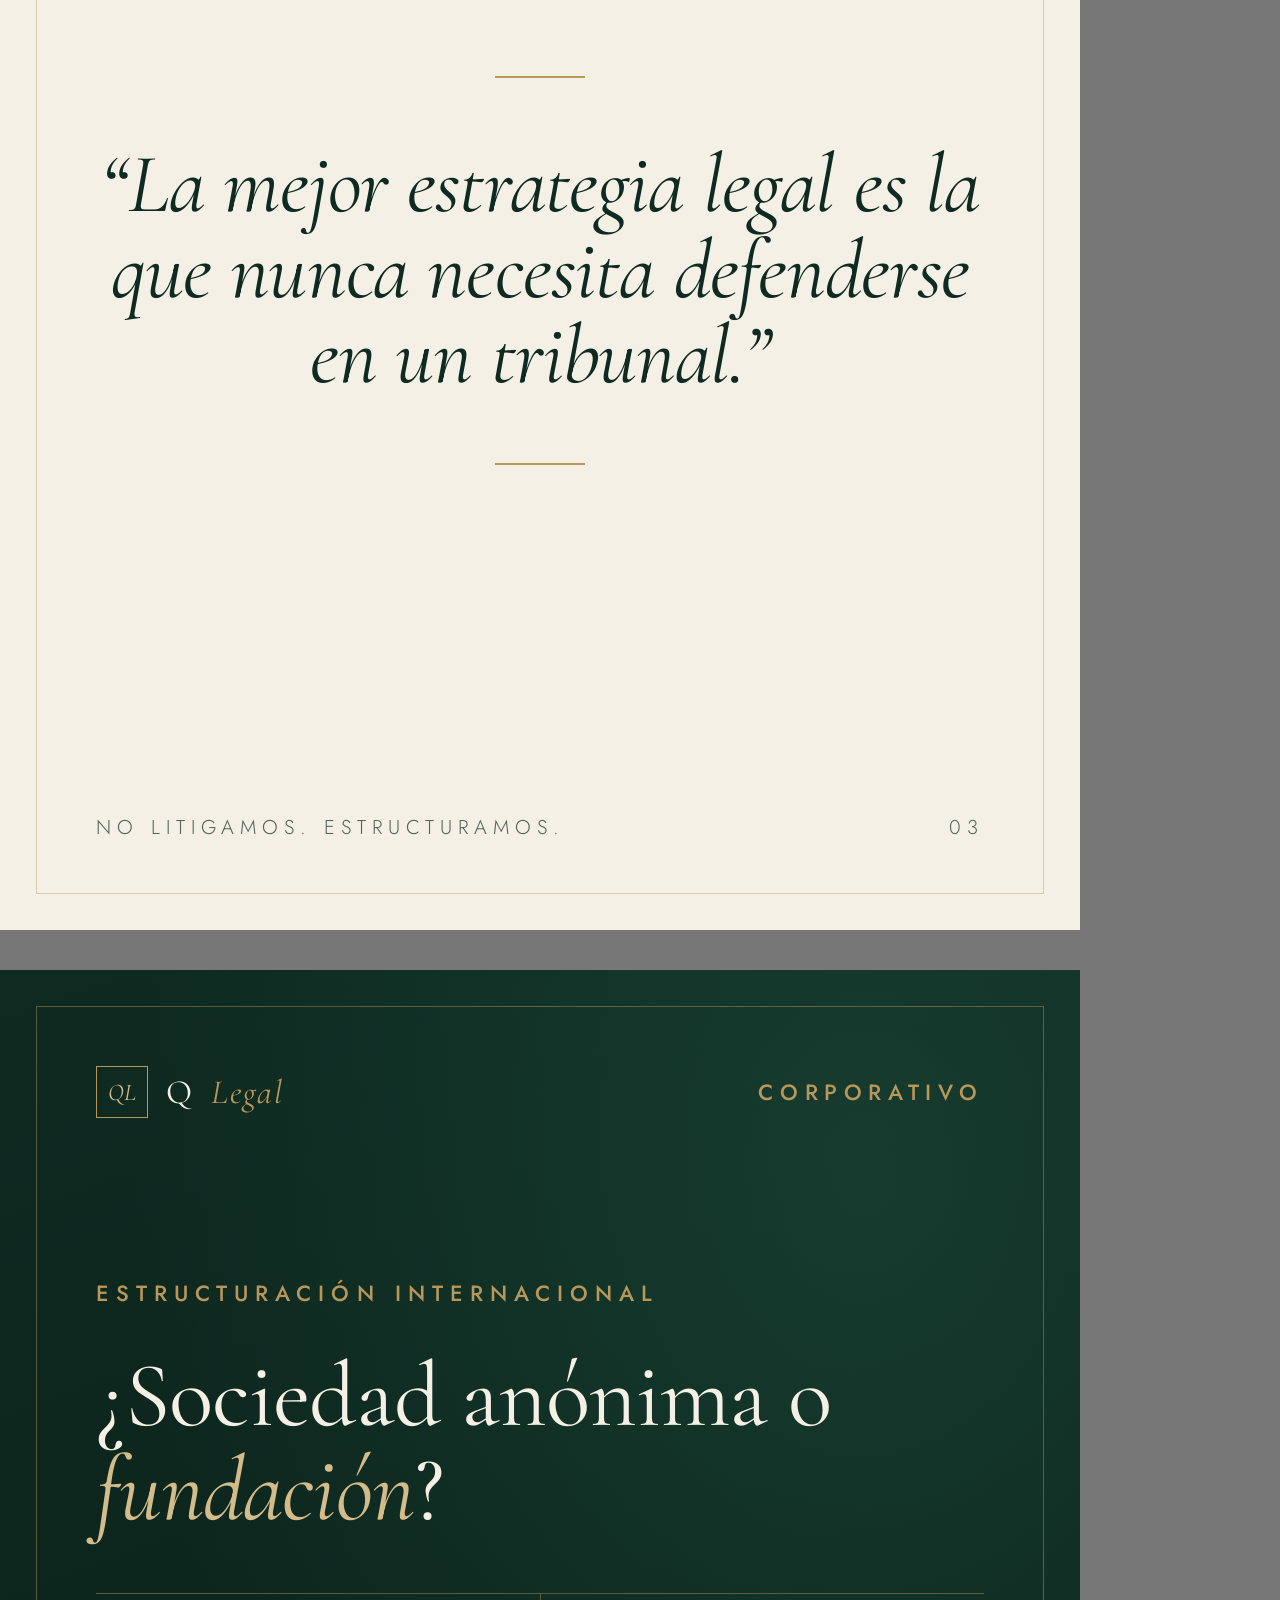
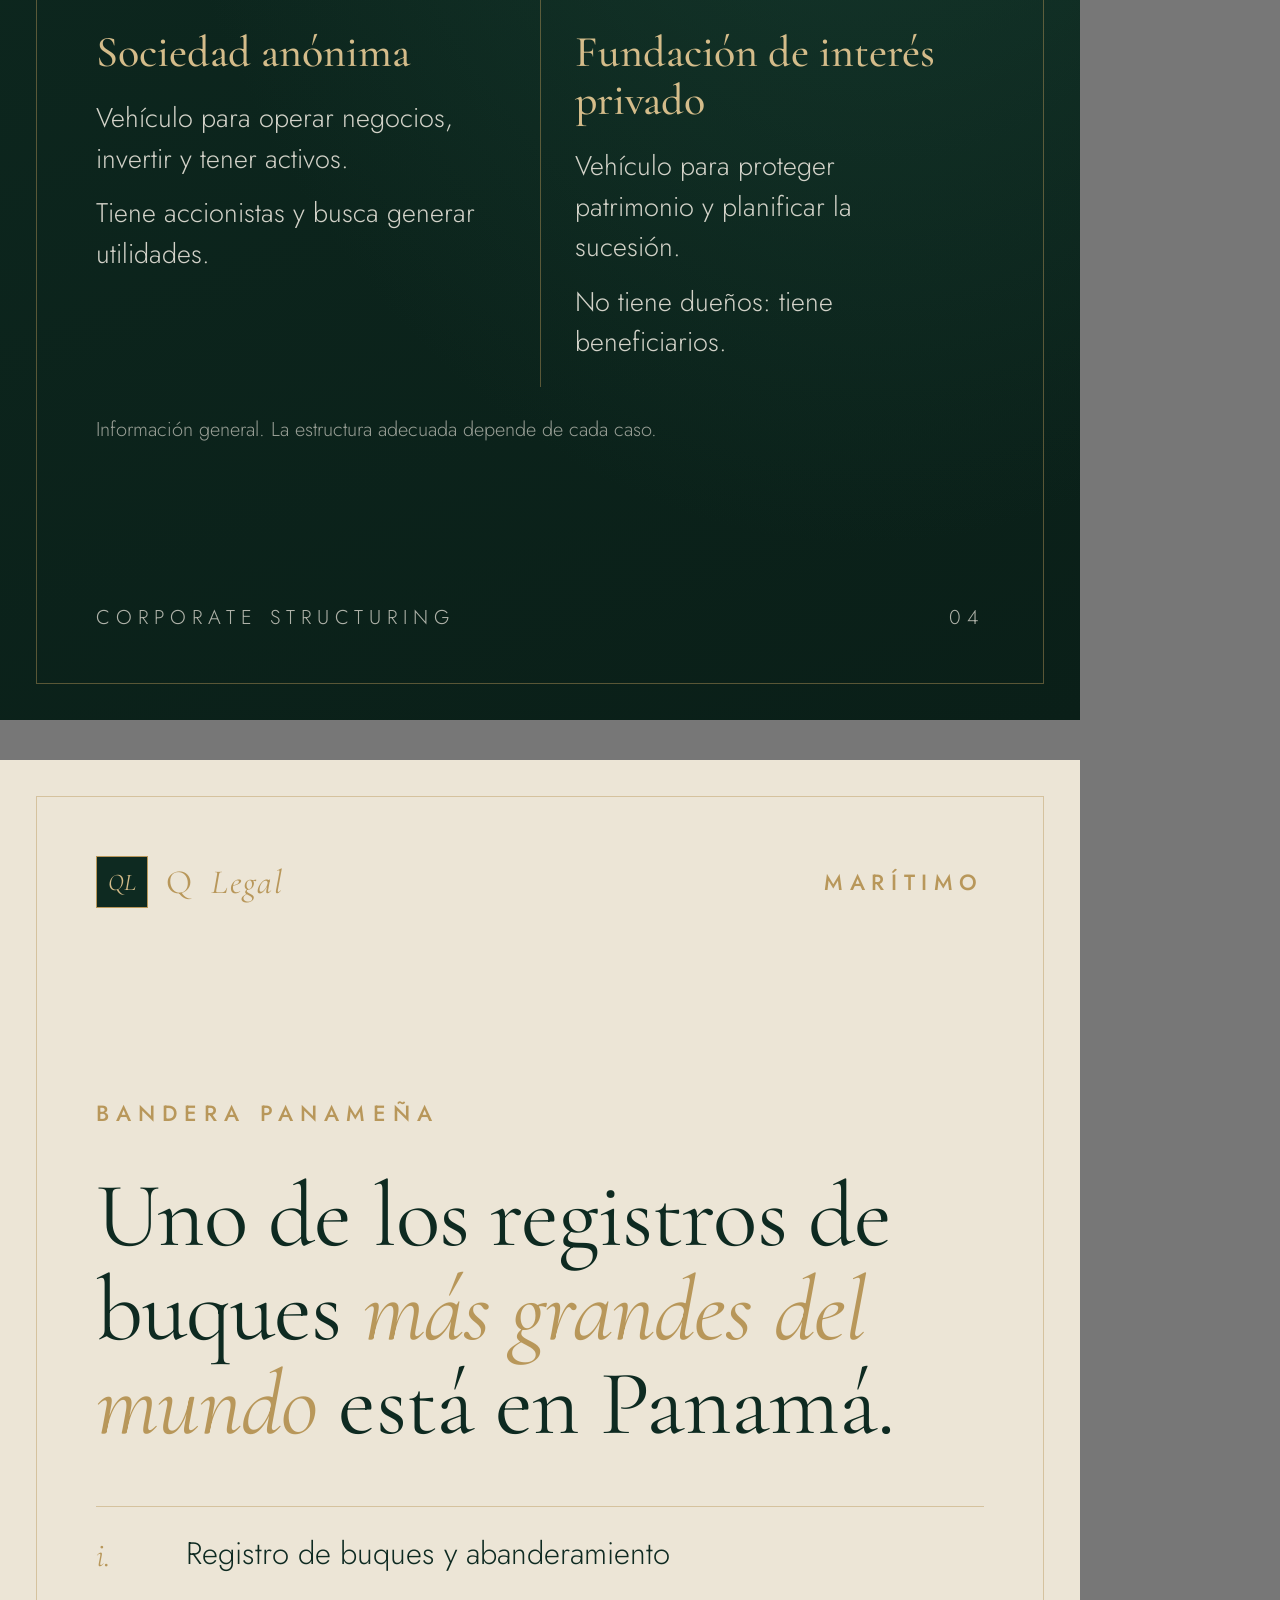
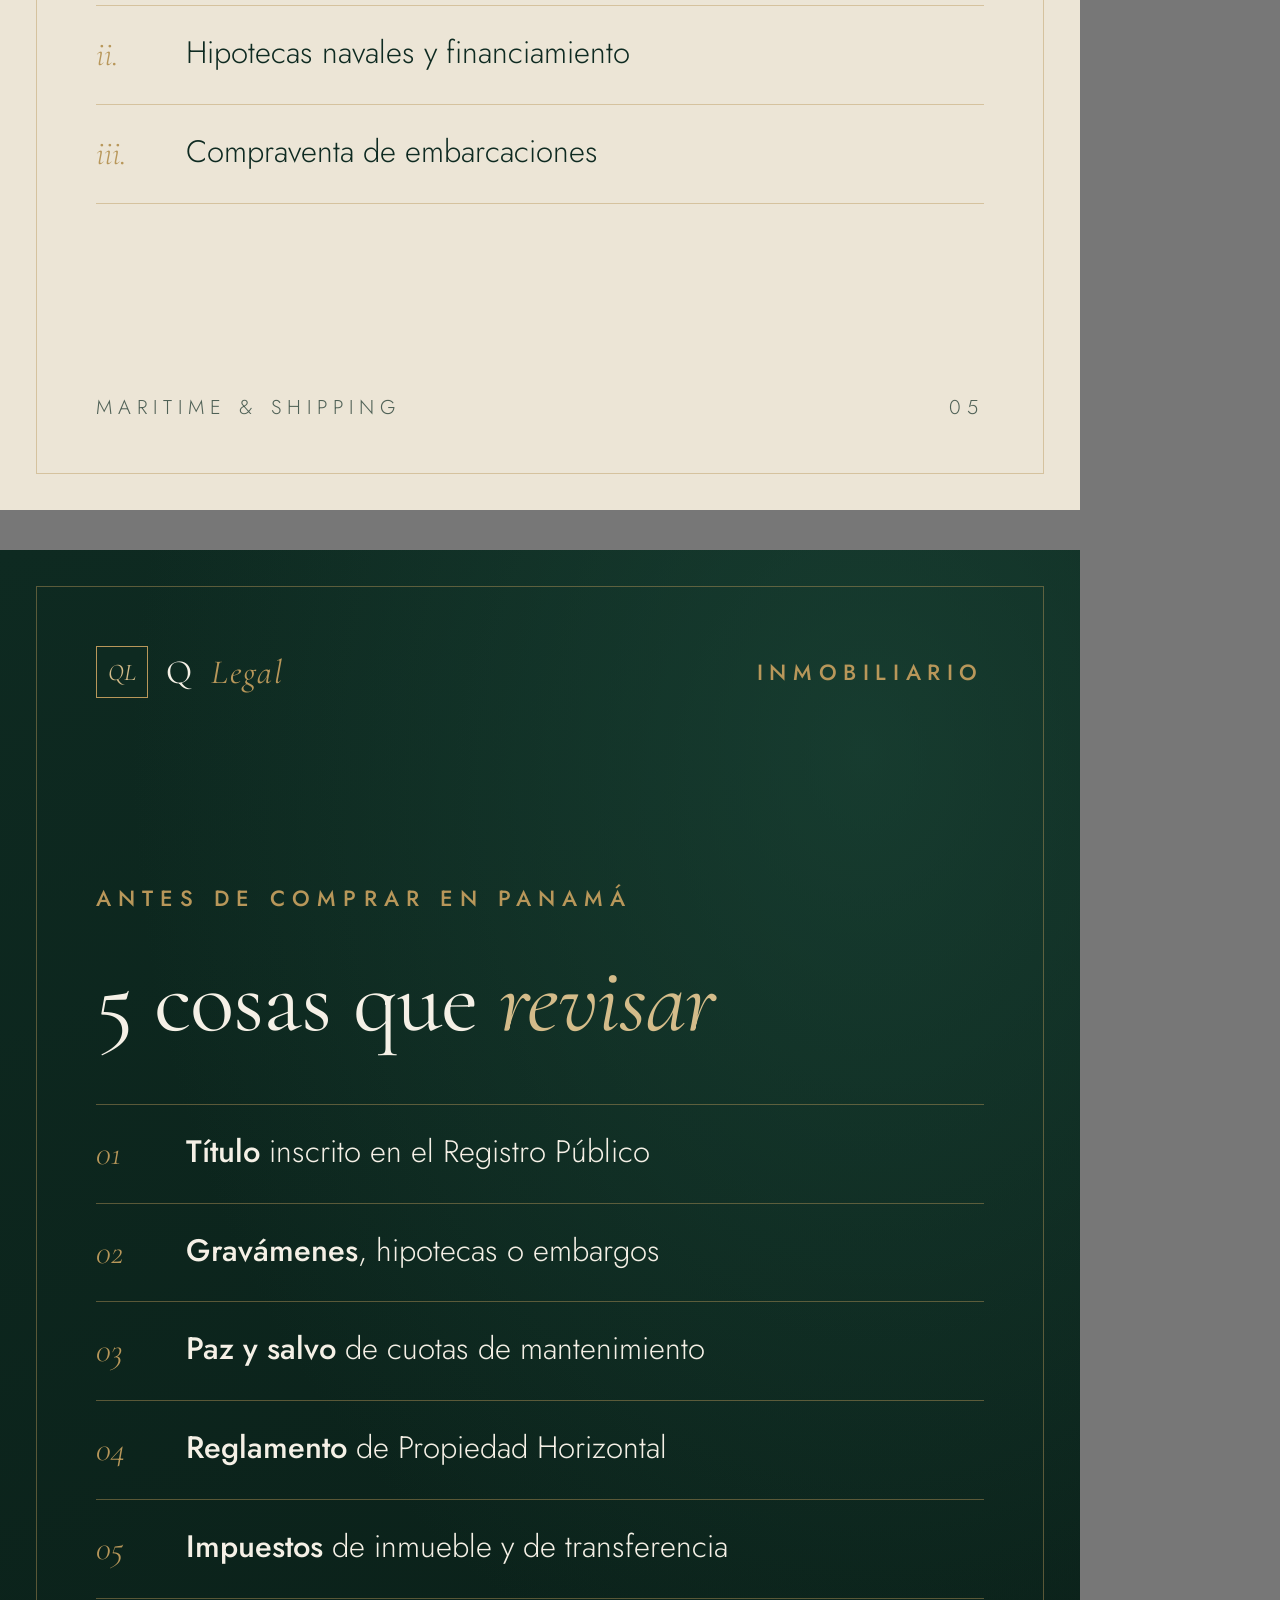
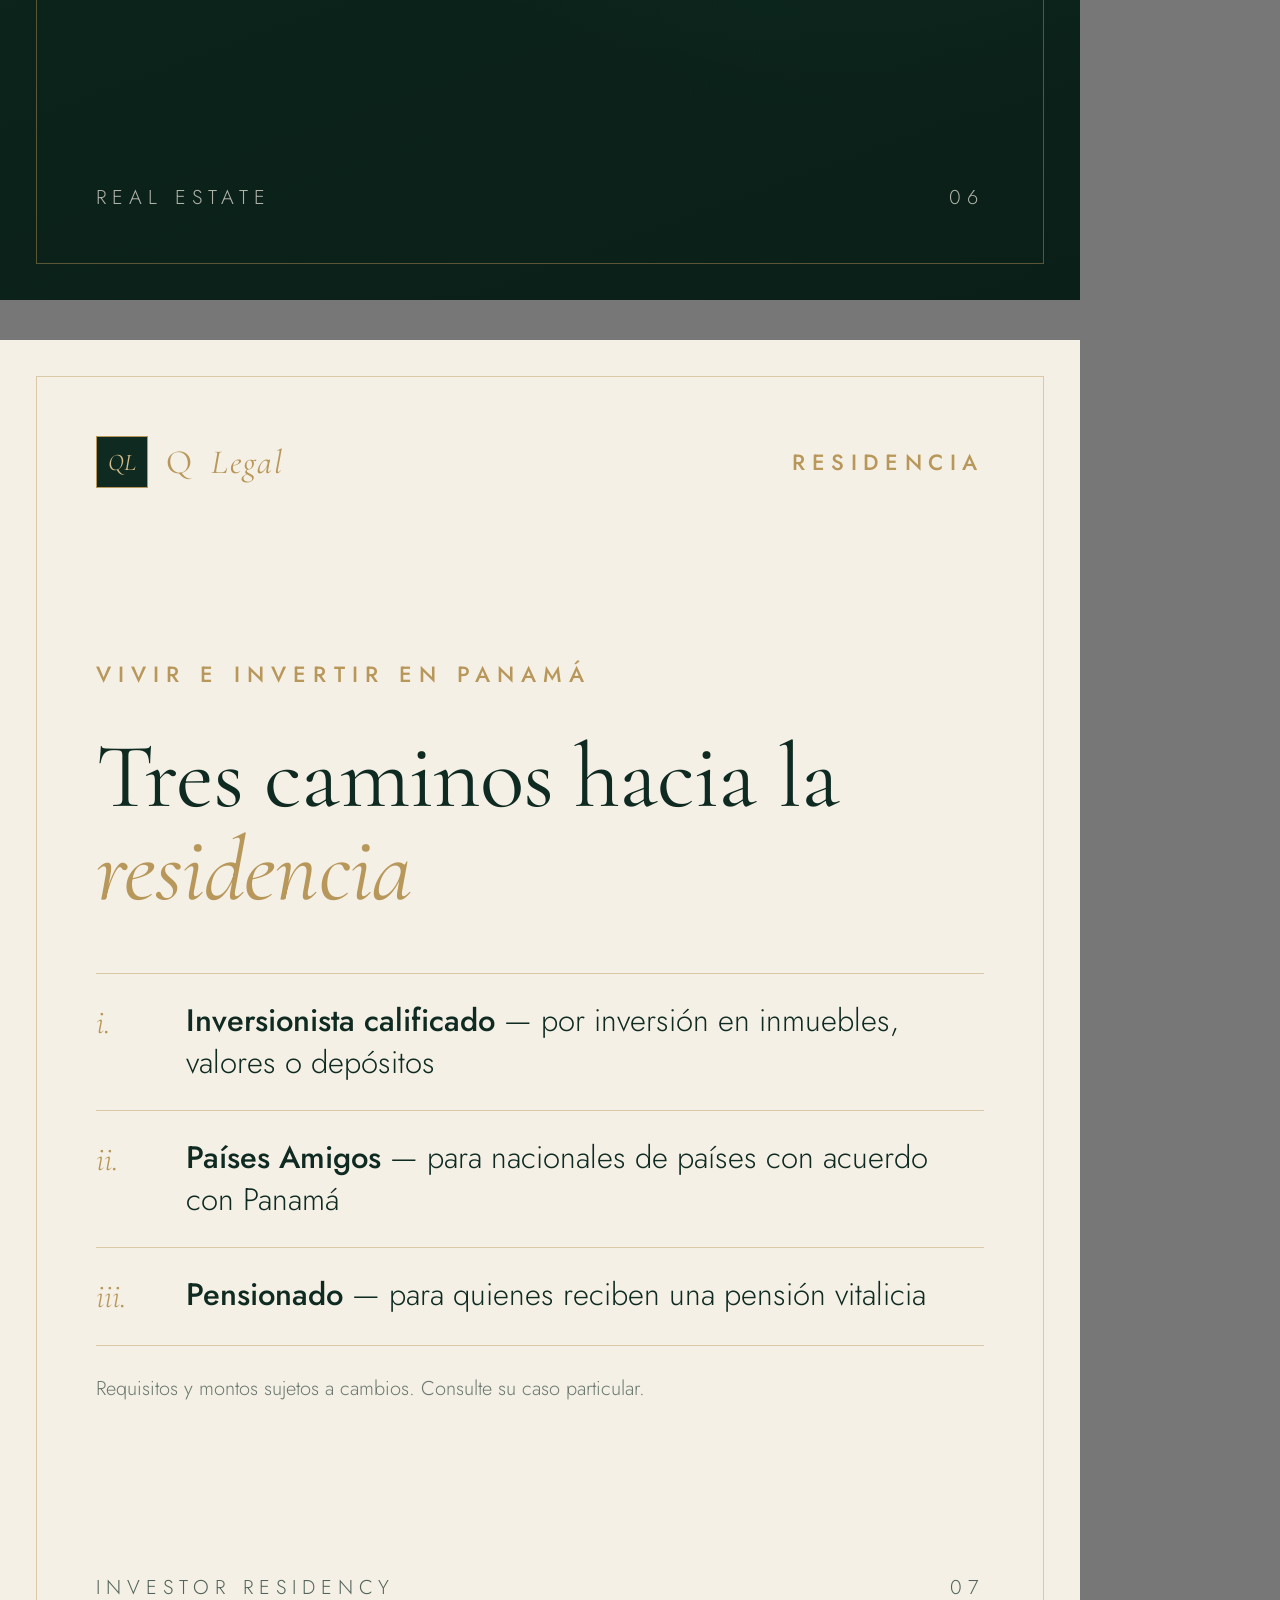
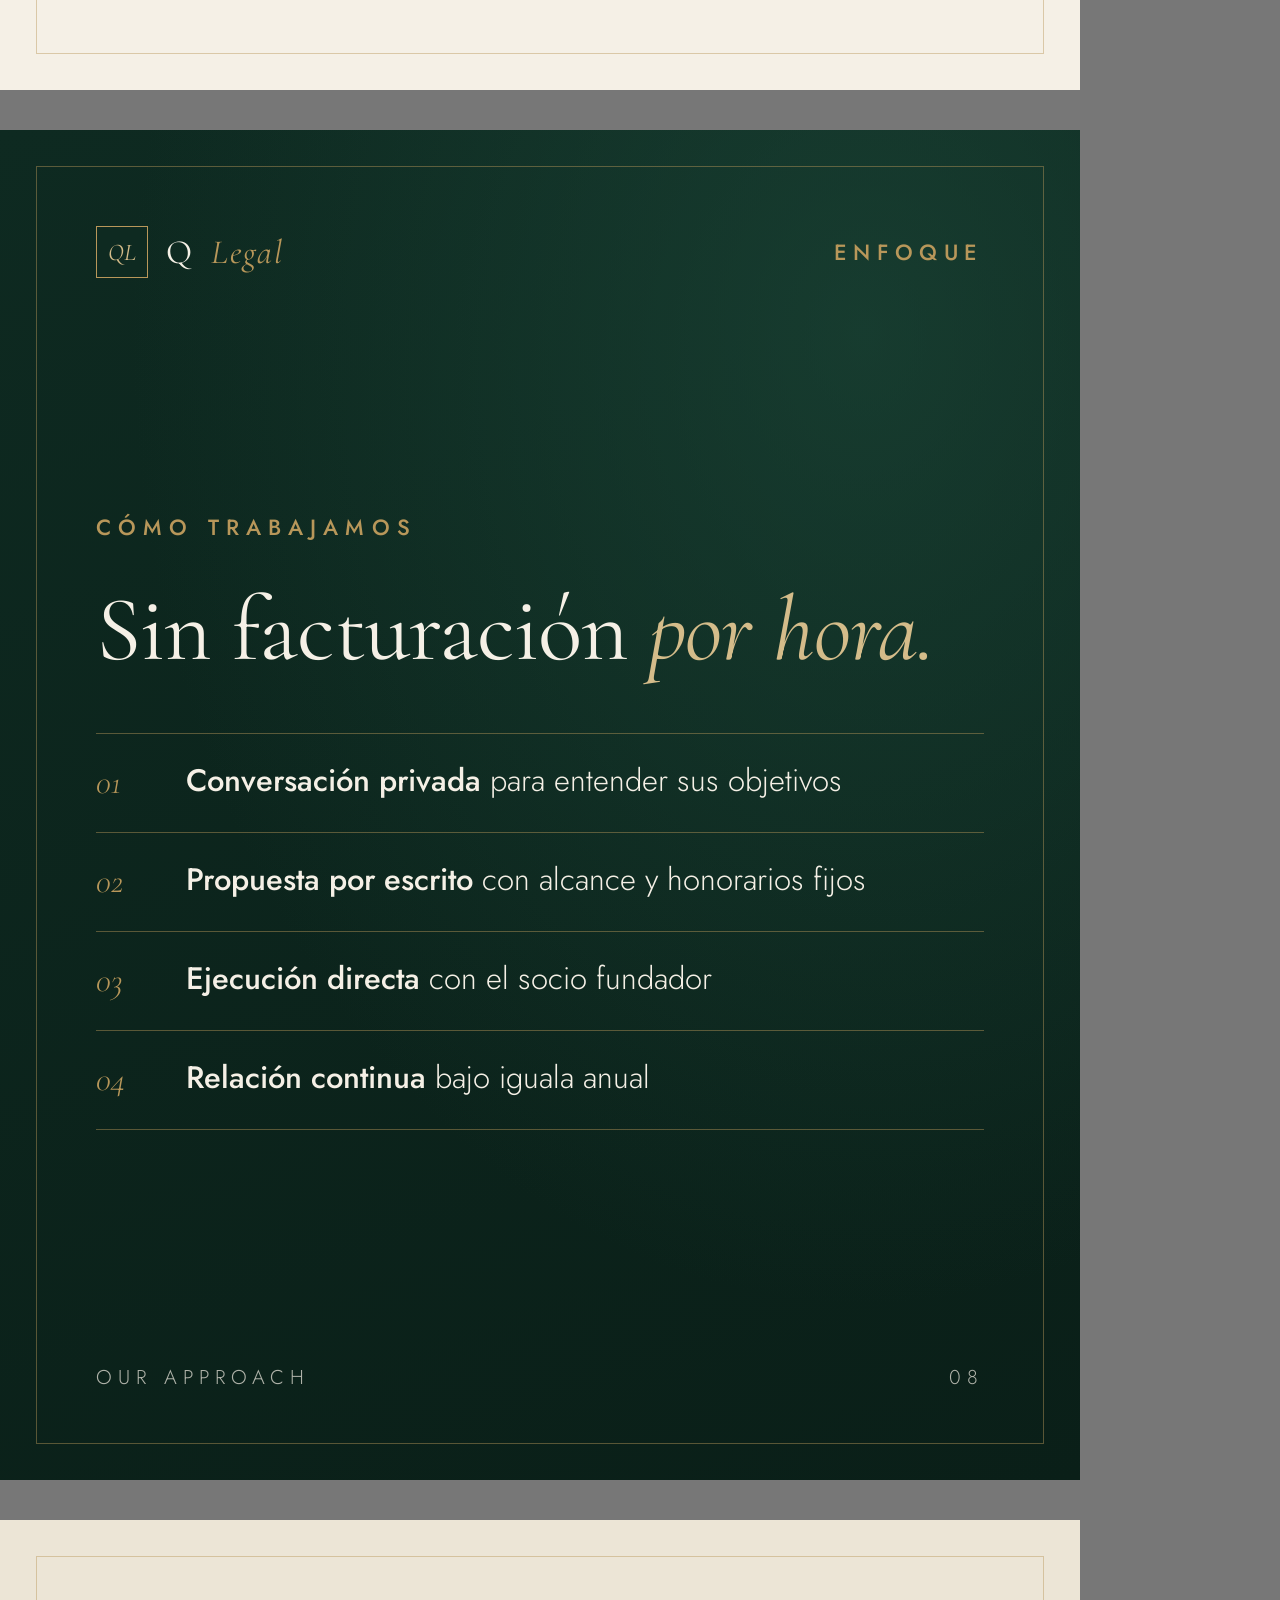
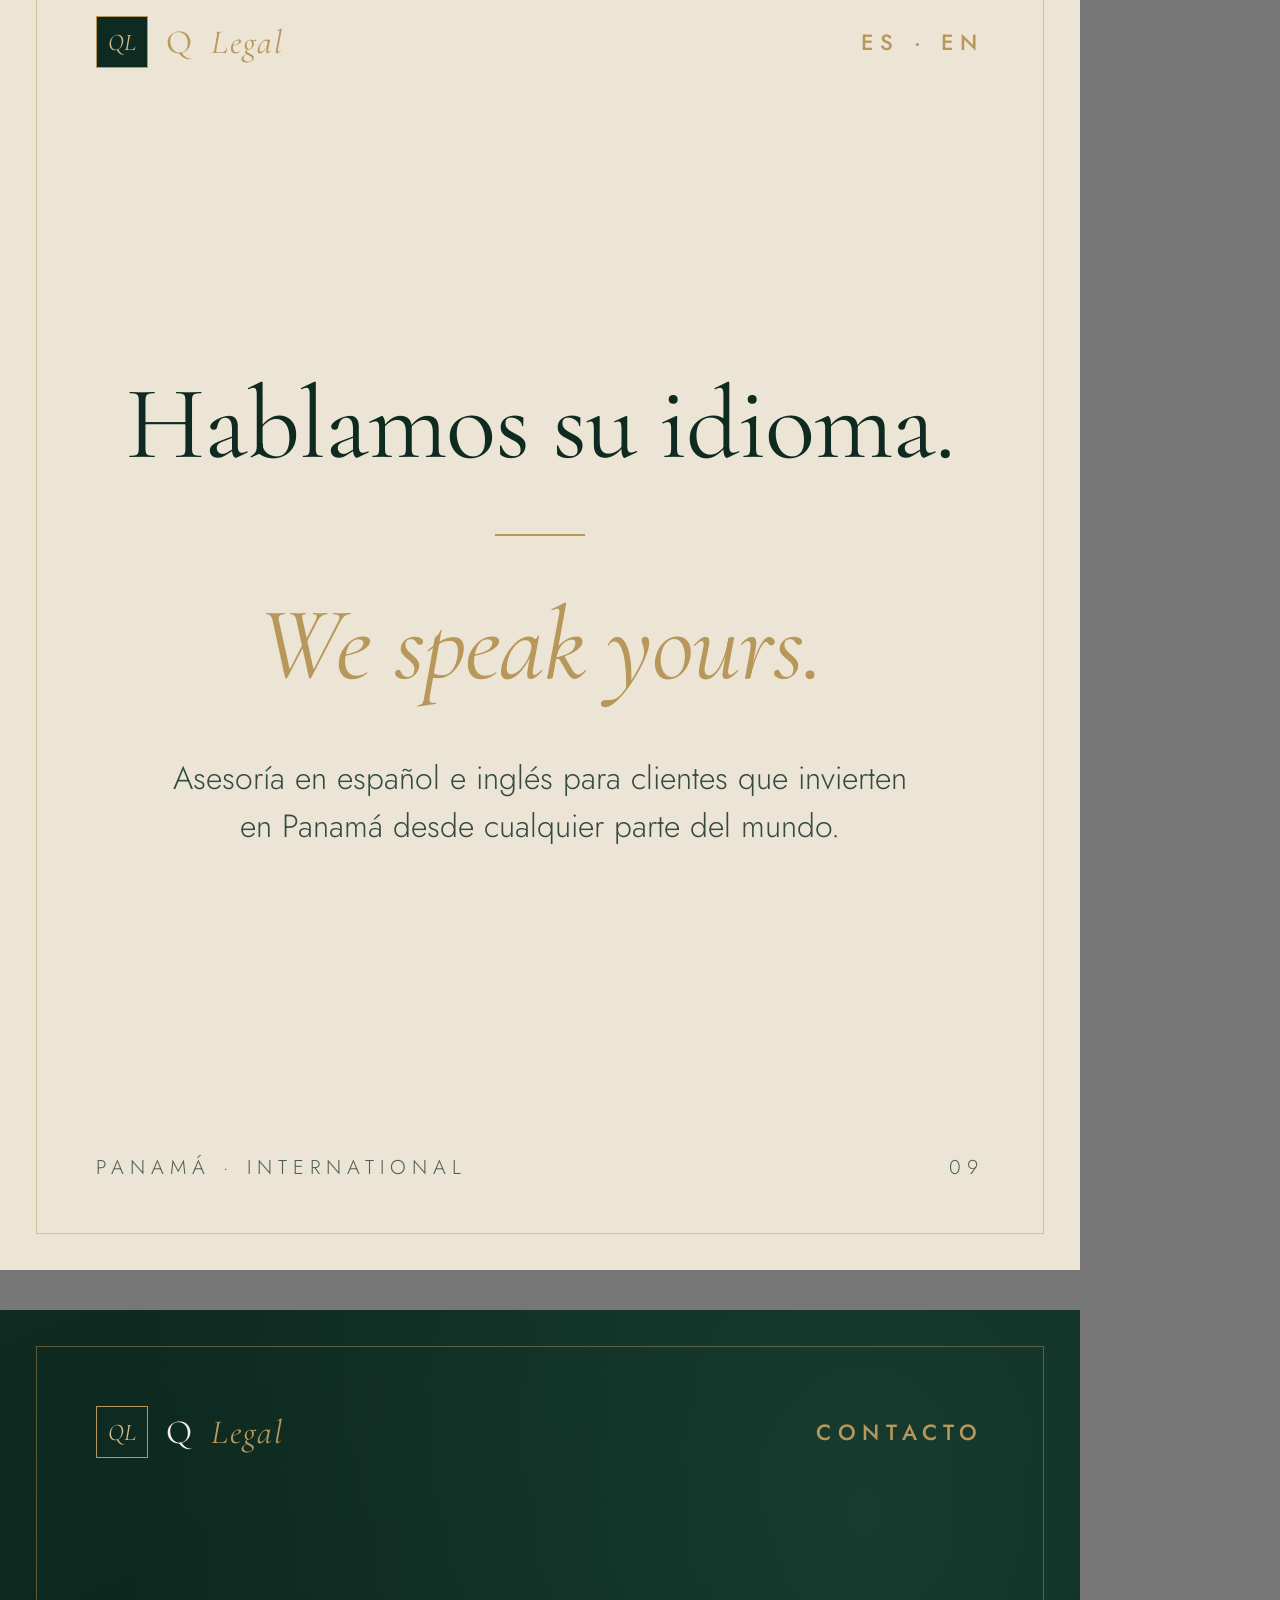
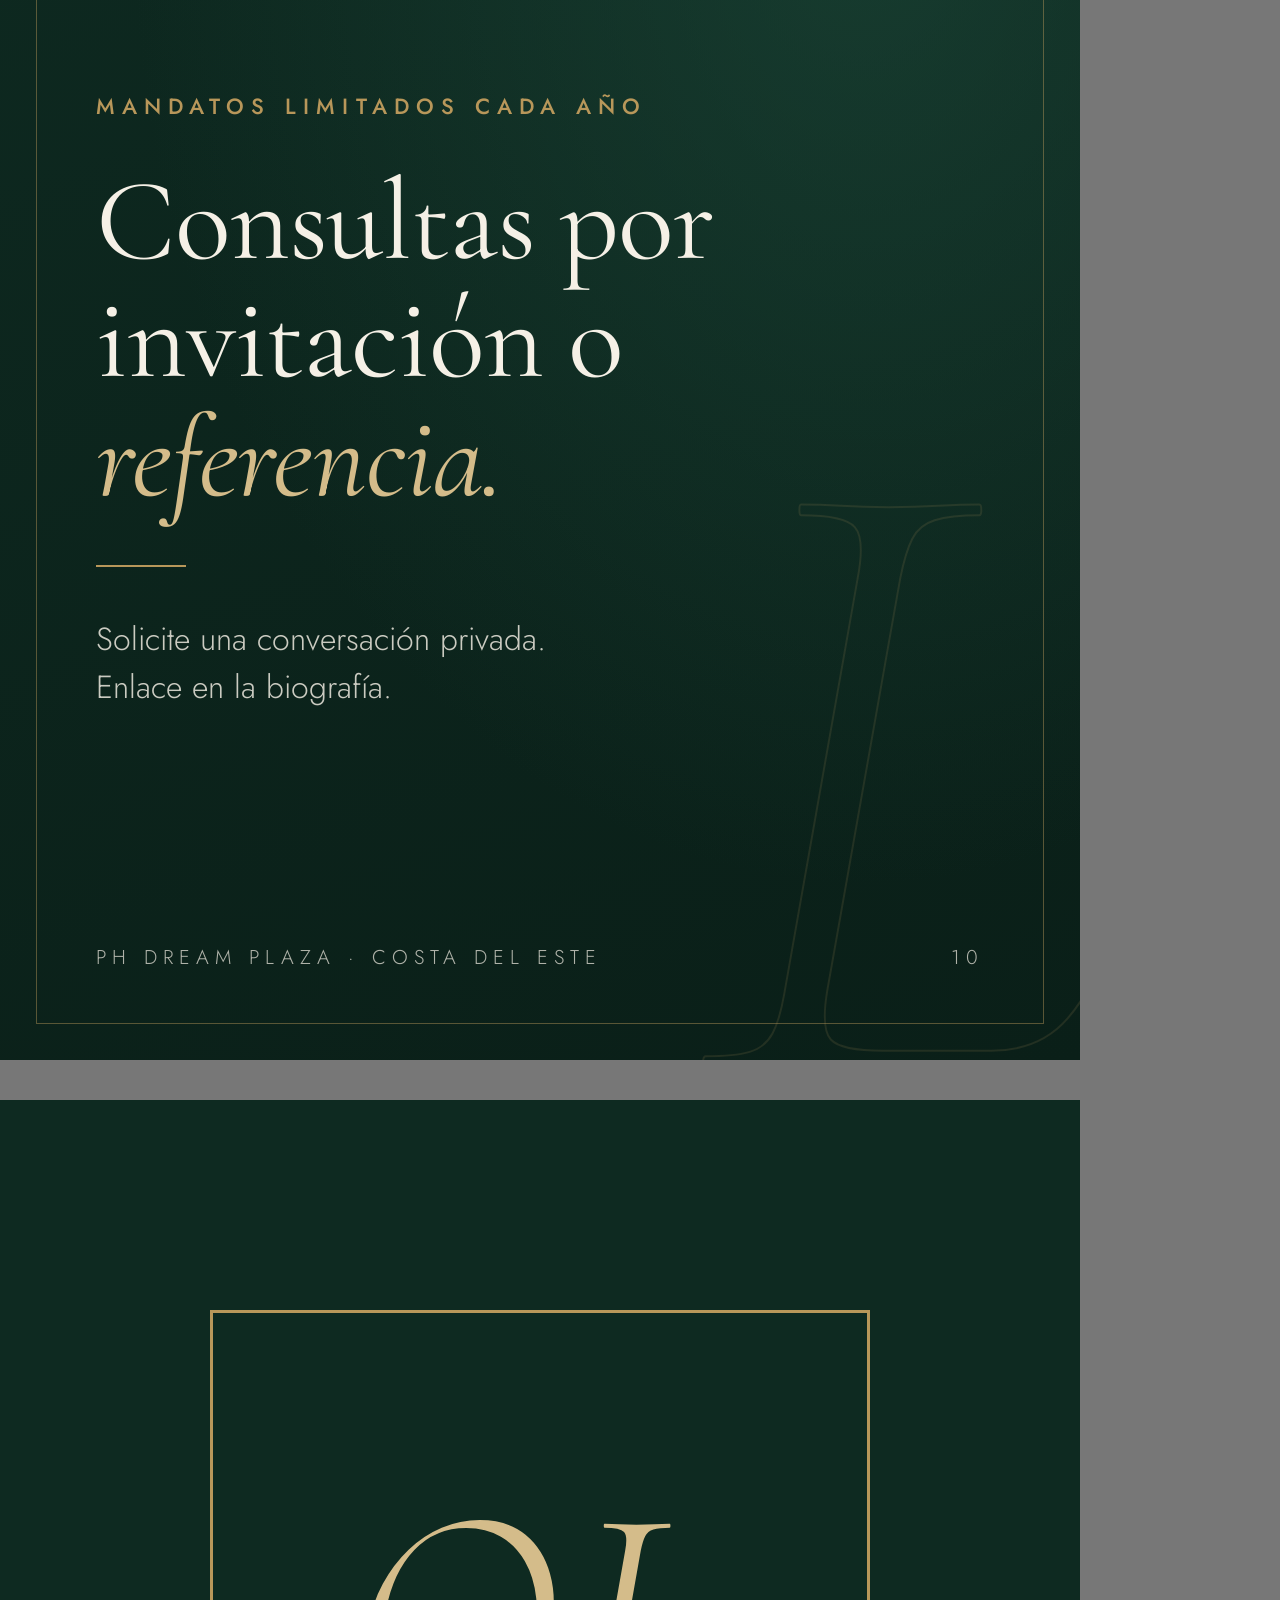
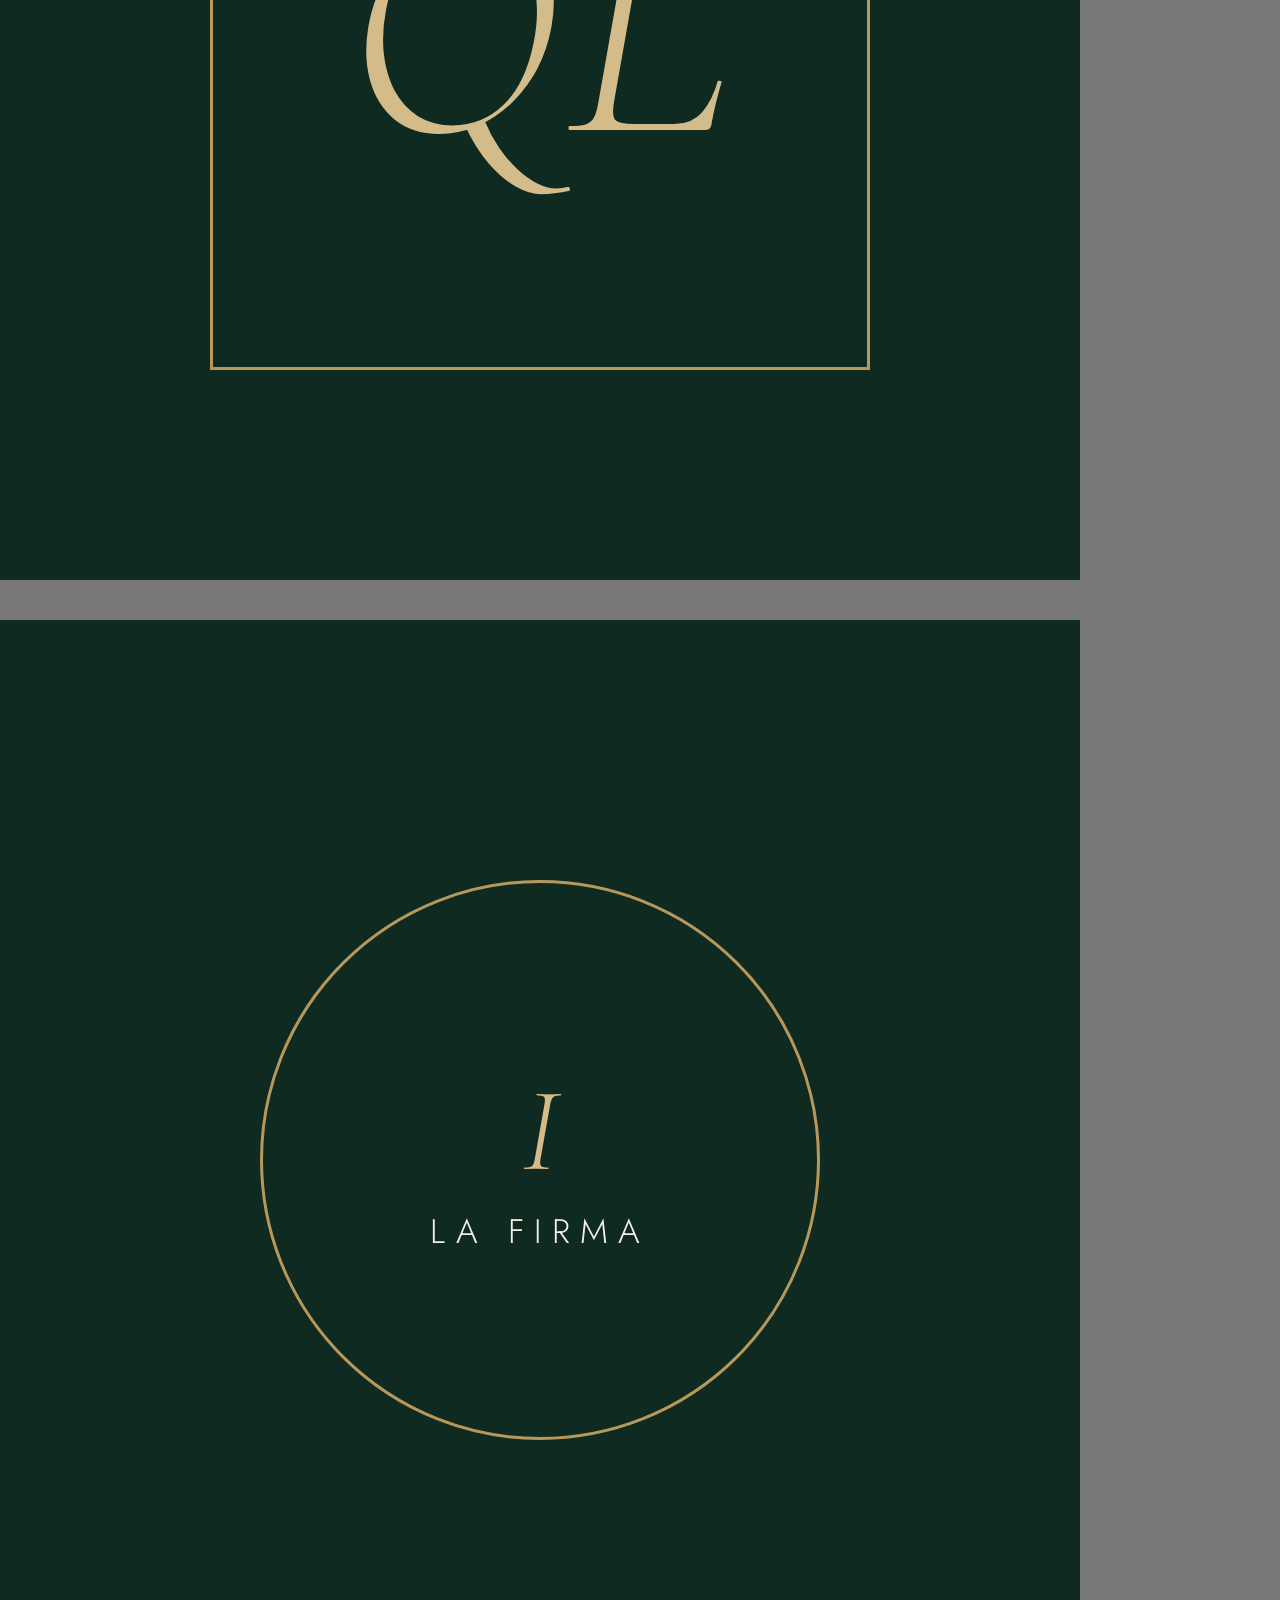
==== commit 85b3b7a7: "Add PH Dream Plaza to office address Co-Authored-By: Claude Opus 5.5 <noreply@anthropic.com> Claude-" ====
--- a/instagram/src/posts.html
+++ b/instagram/src/posts.html
@@ -232,7 +232,7 @@
     <div class="rule"></div>
     <p class="lede">Solicite una conversación privada.<br>Enlace en la biografía.</p>
   </div>
-  <div class="foot"><span>Costa del Este · Panamá</span><span>10</span></div>
+  <div class="foot"><span>PH Dream Plaza · Costa del Este</span><span>10</span></div>
 </section>
 
 <!-- Foto de perfil -->
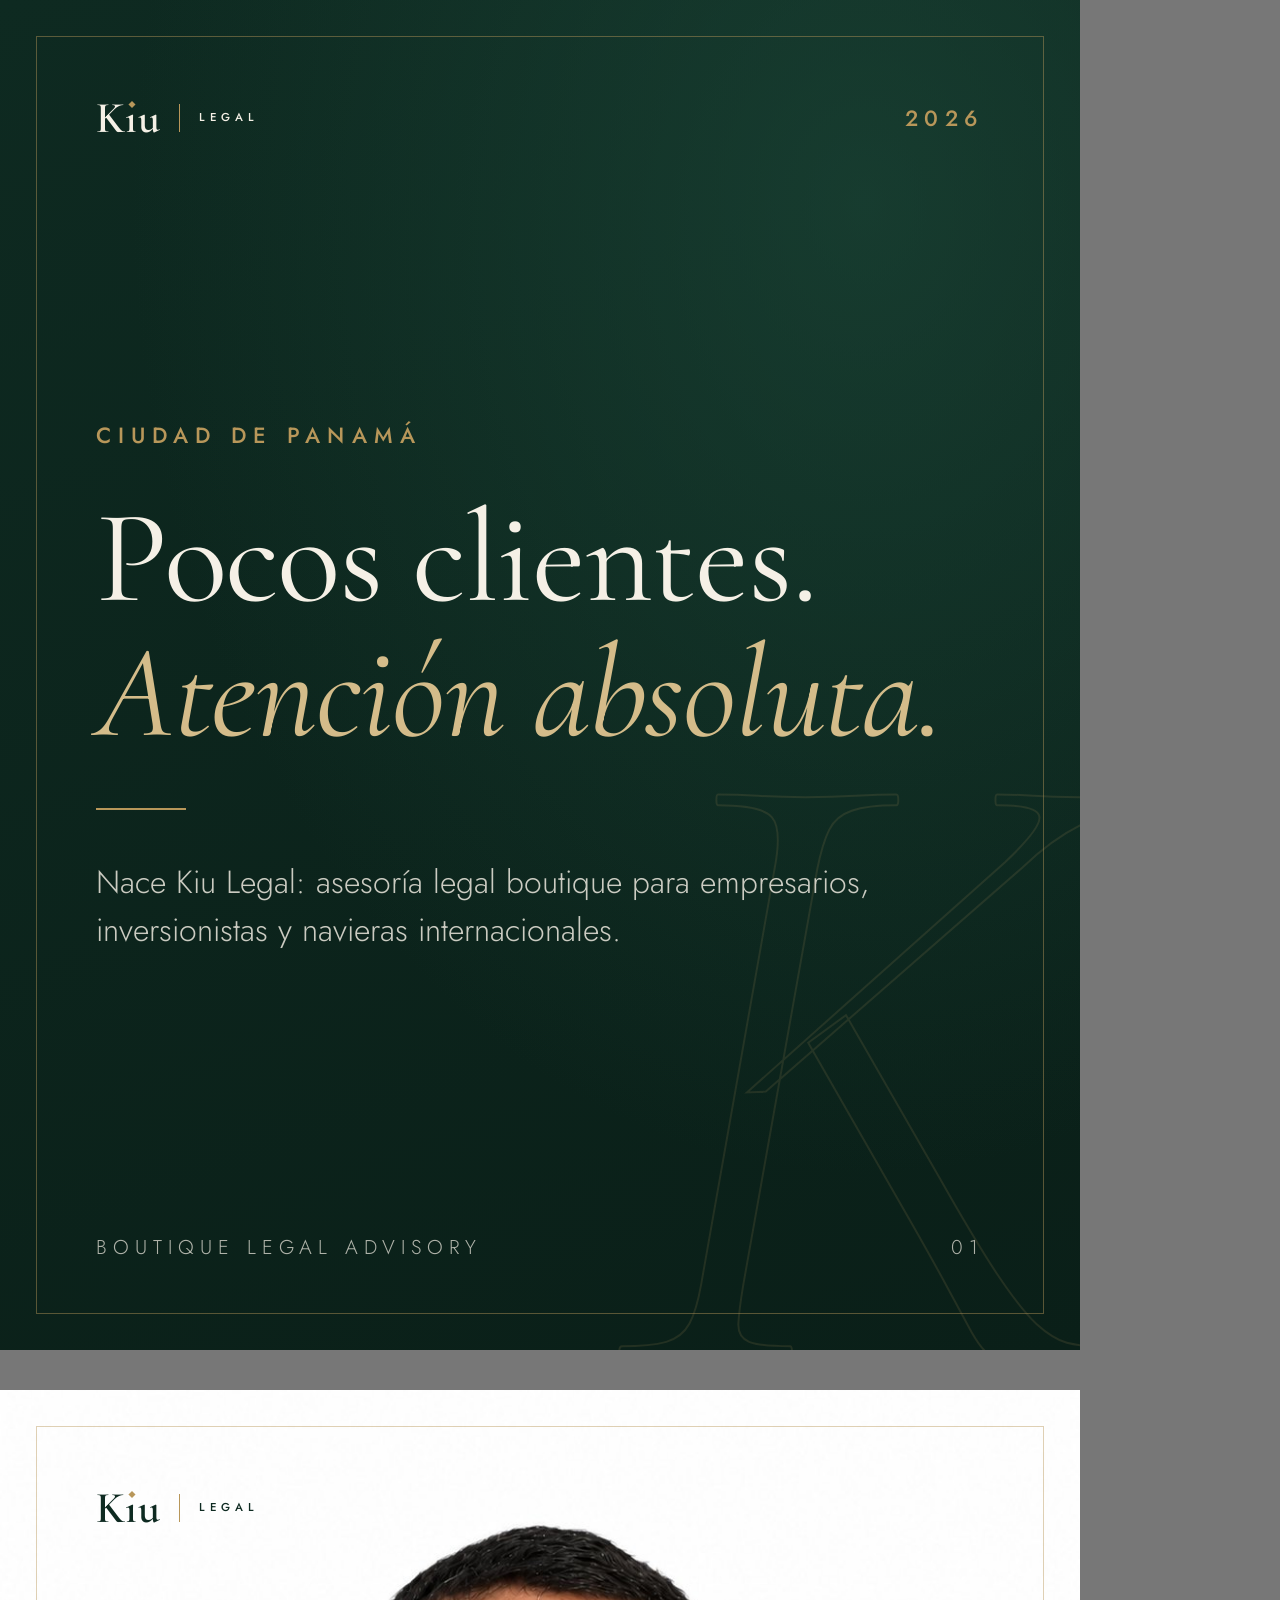
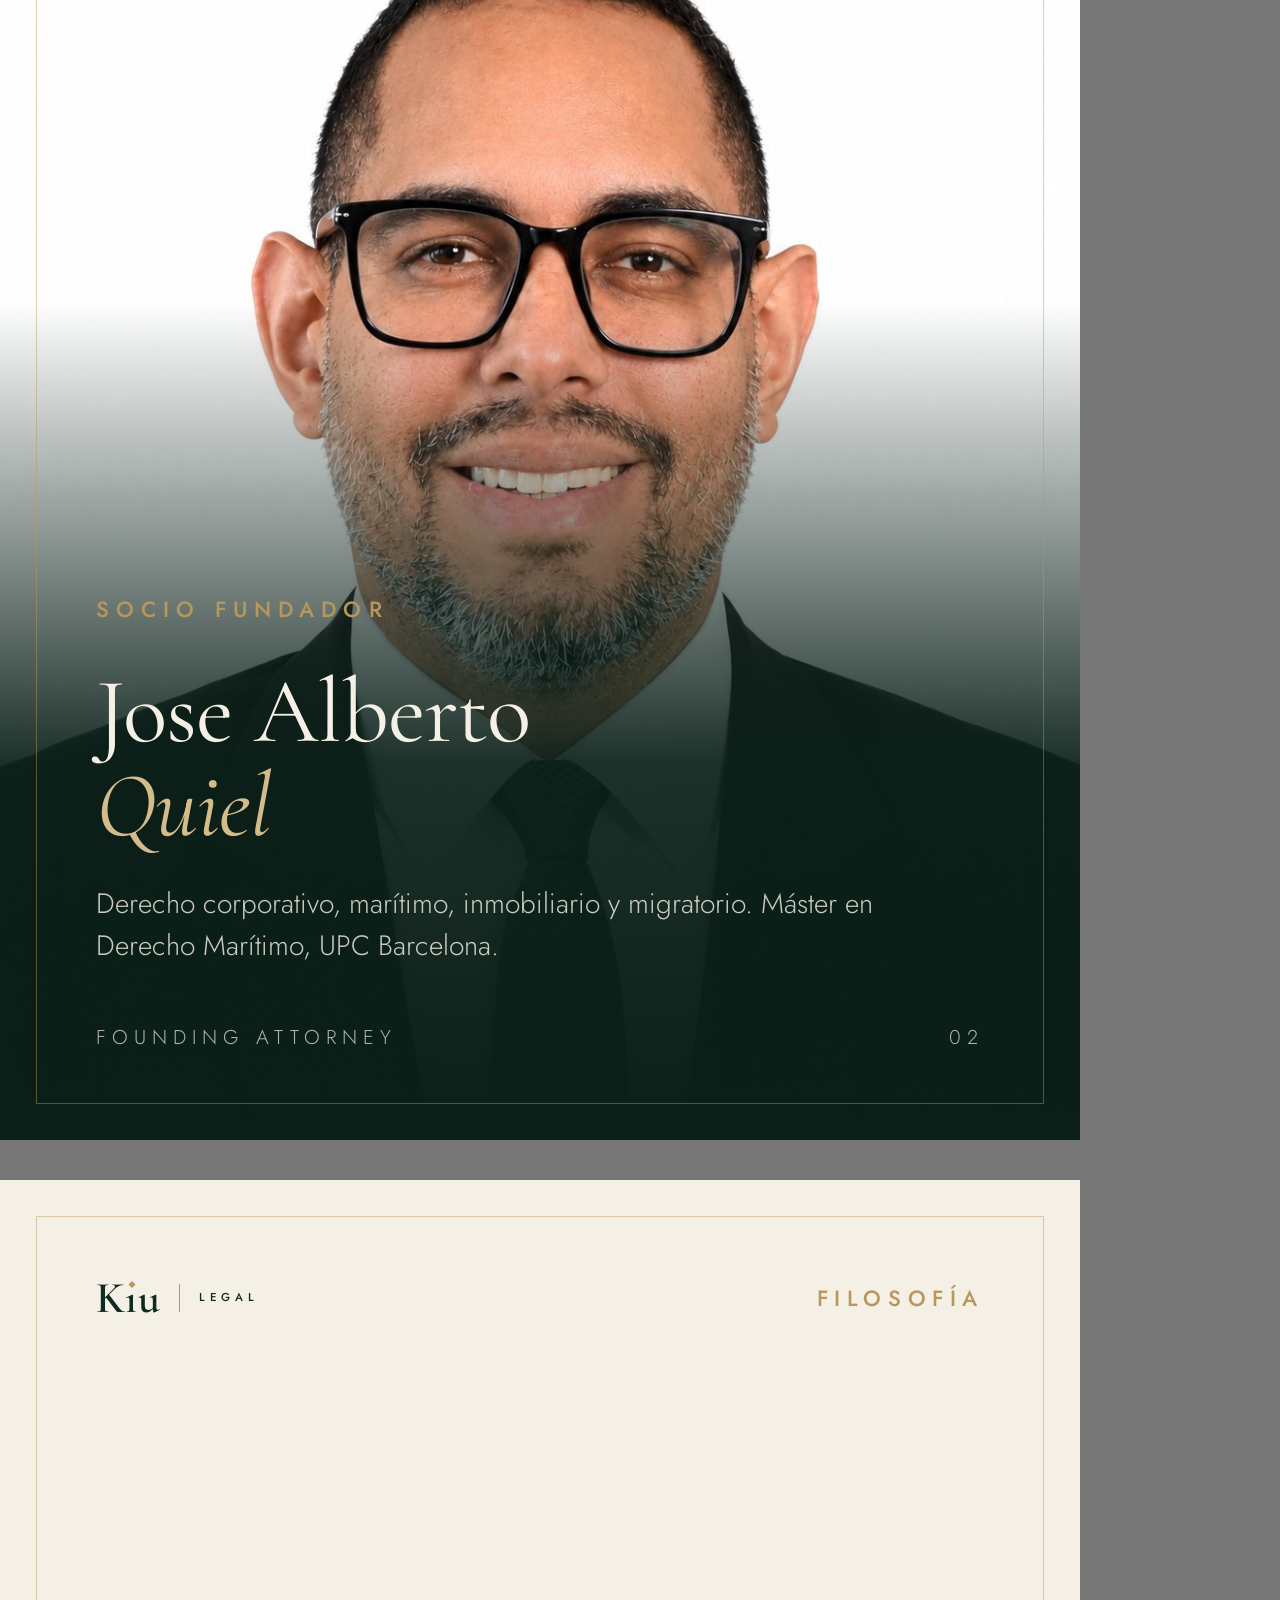
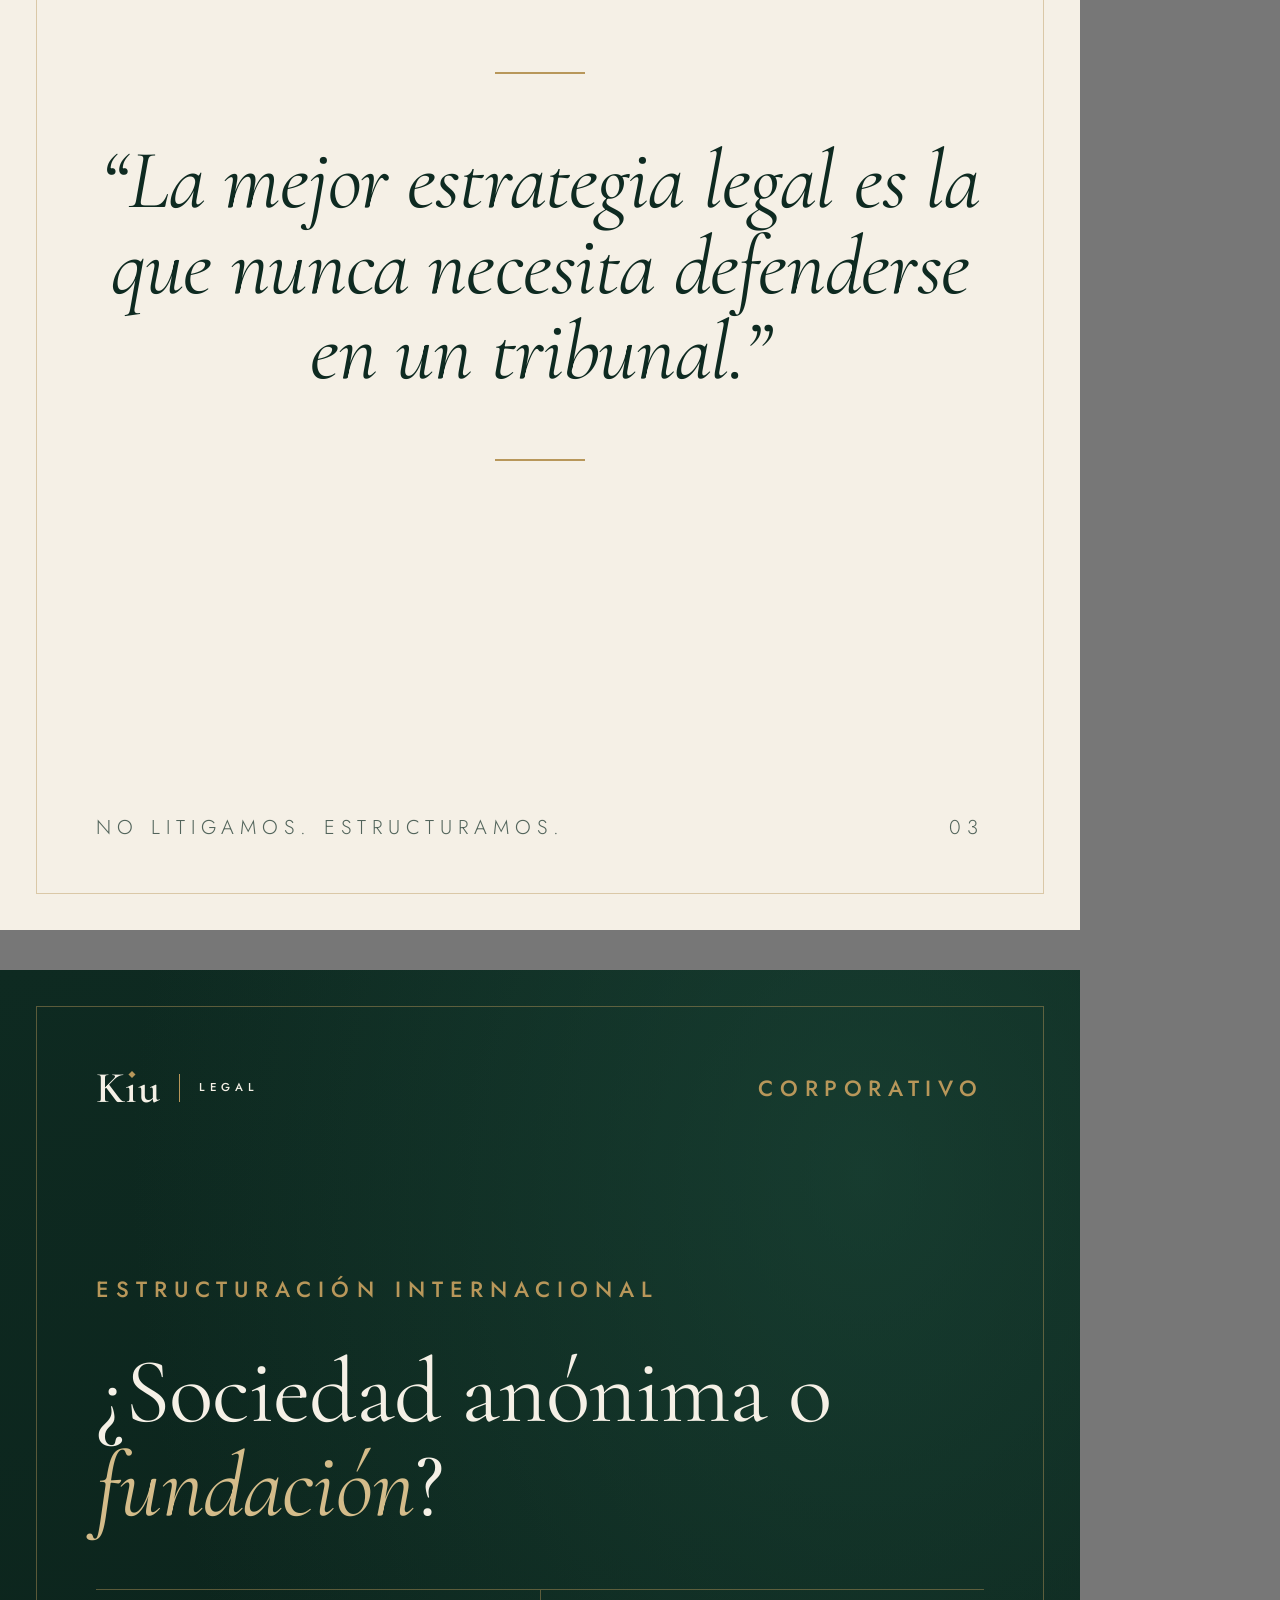
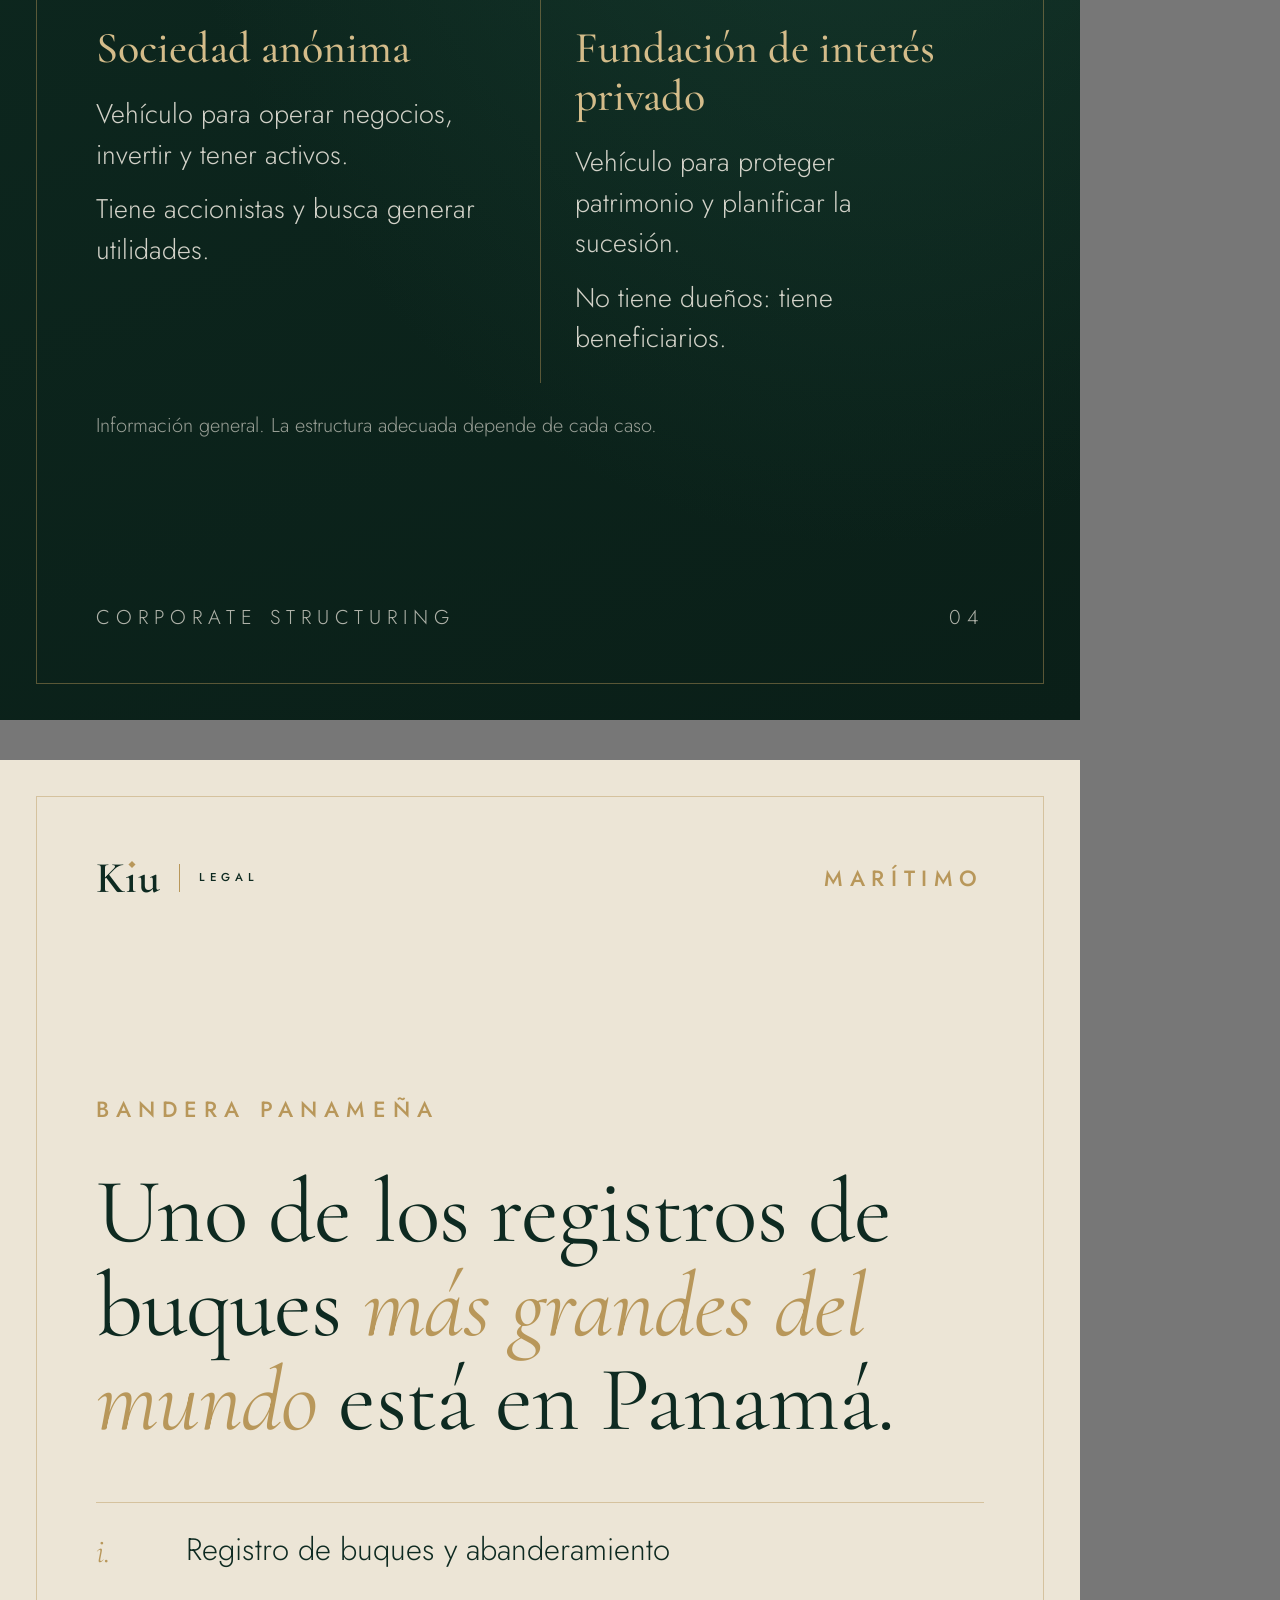
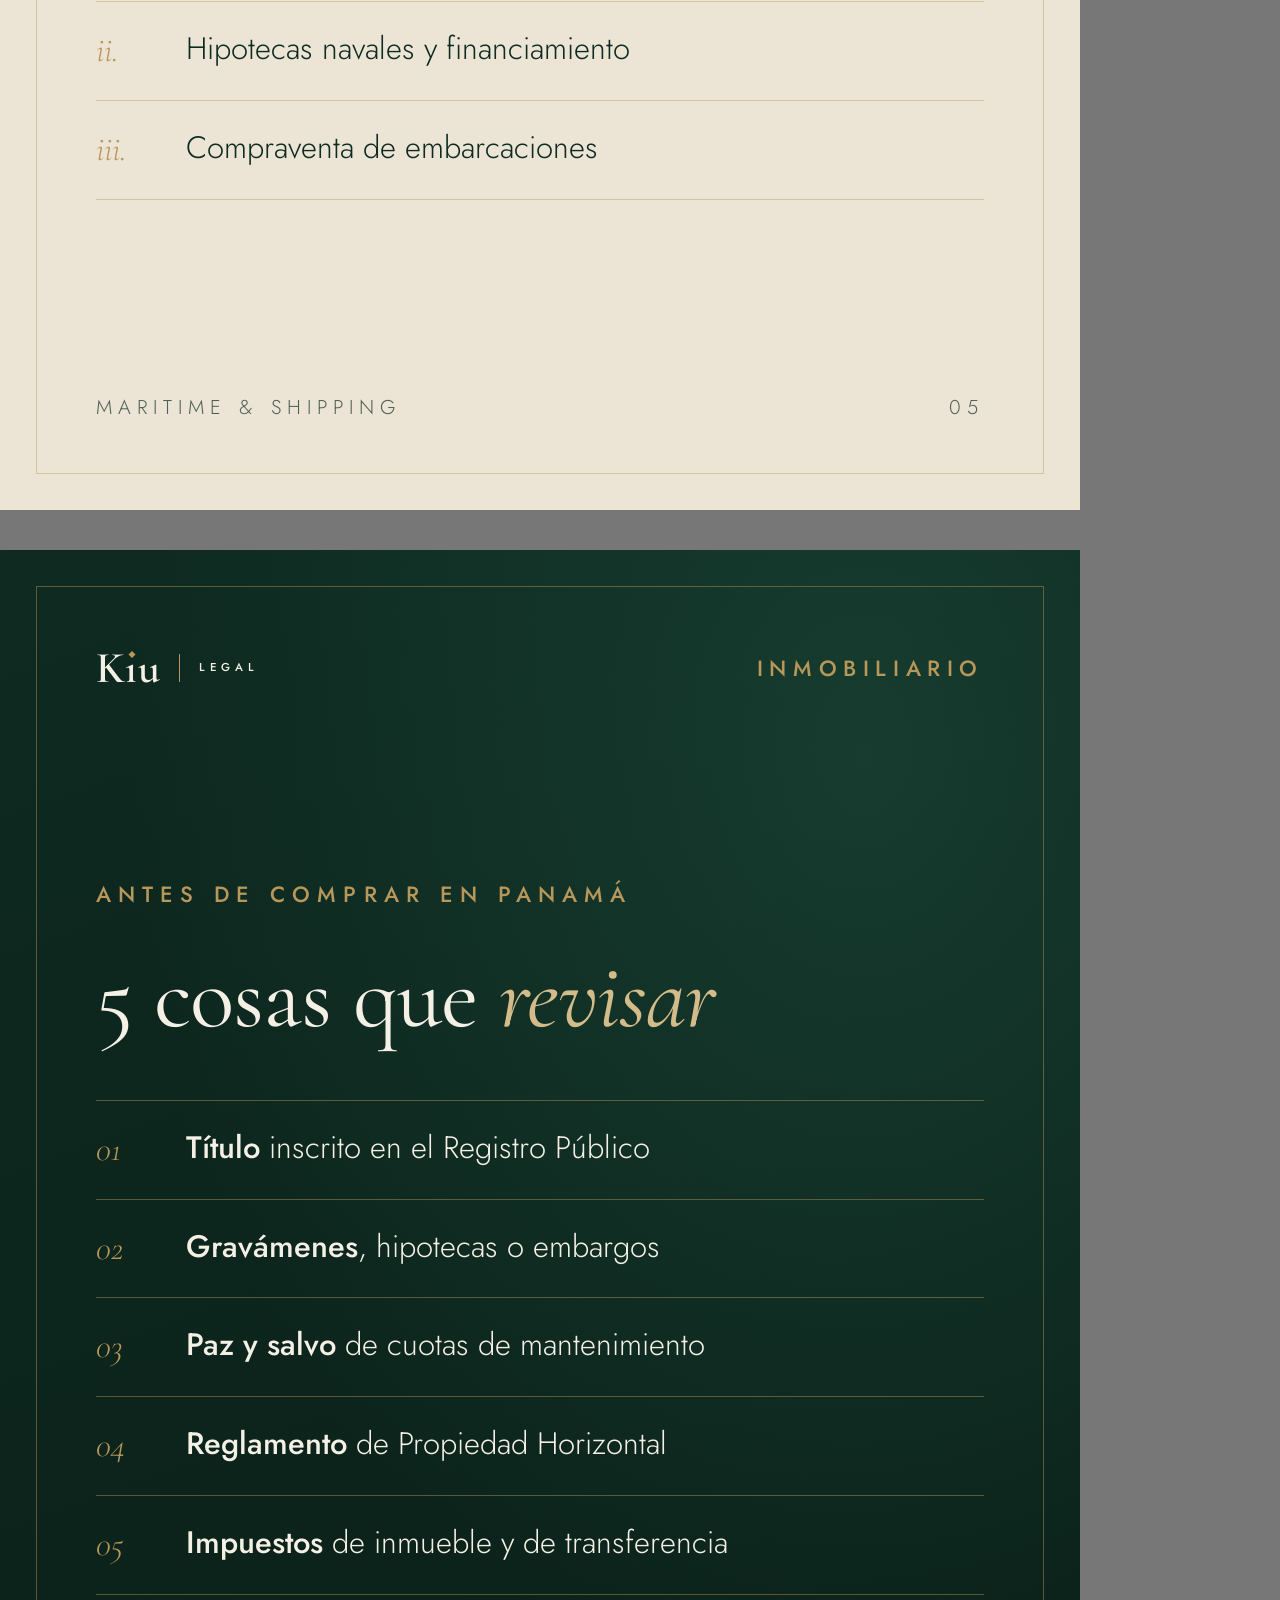
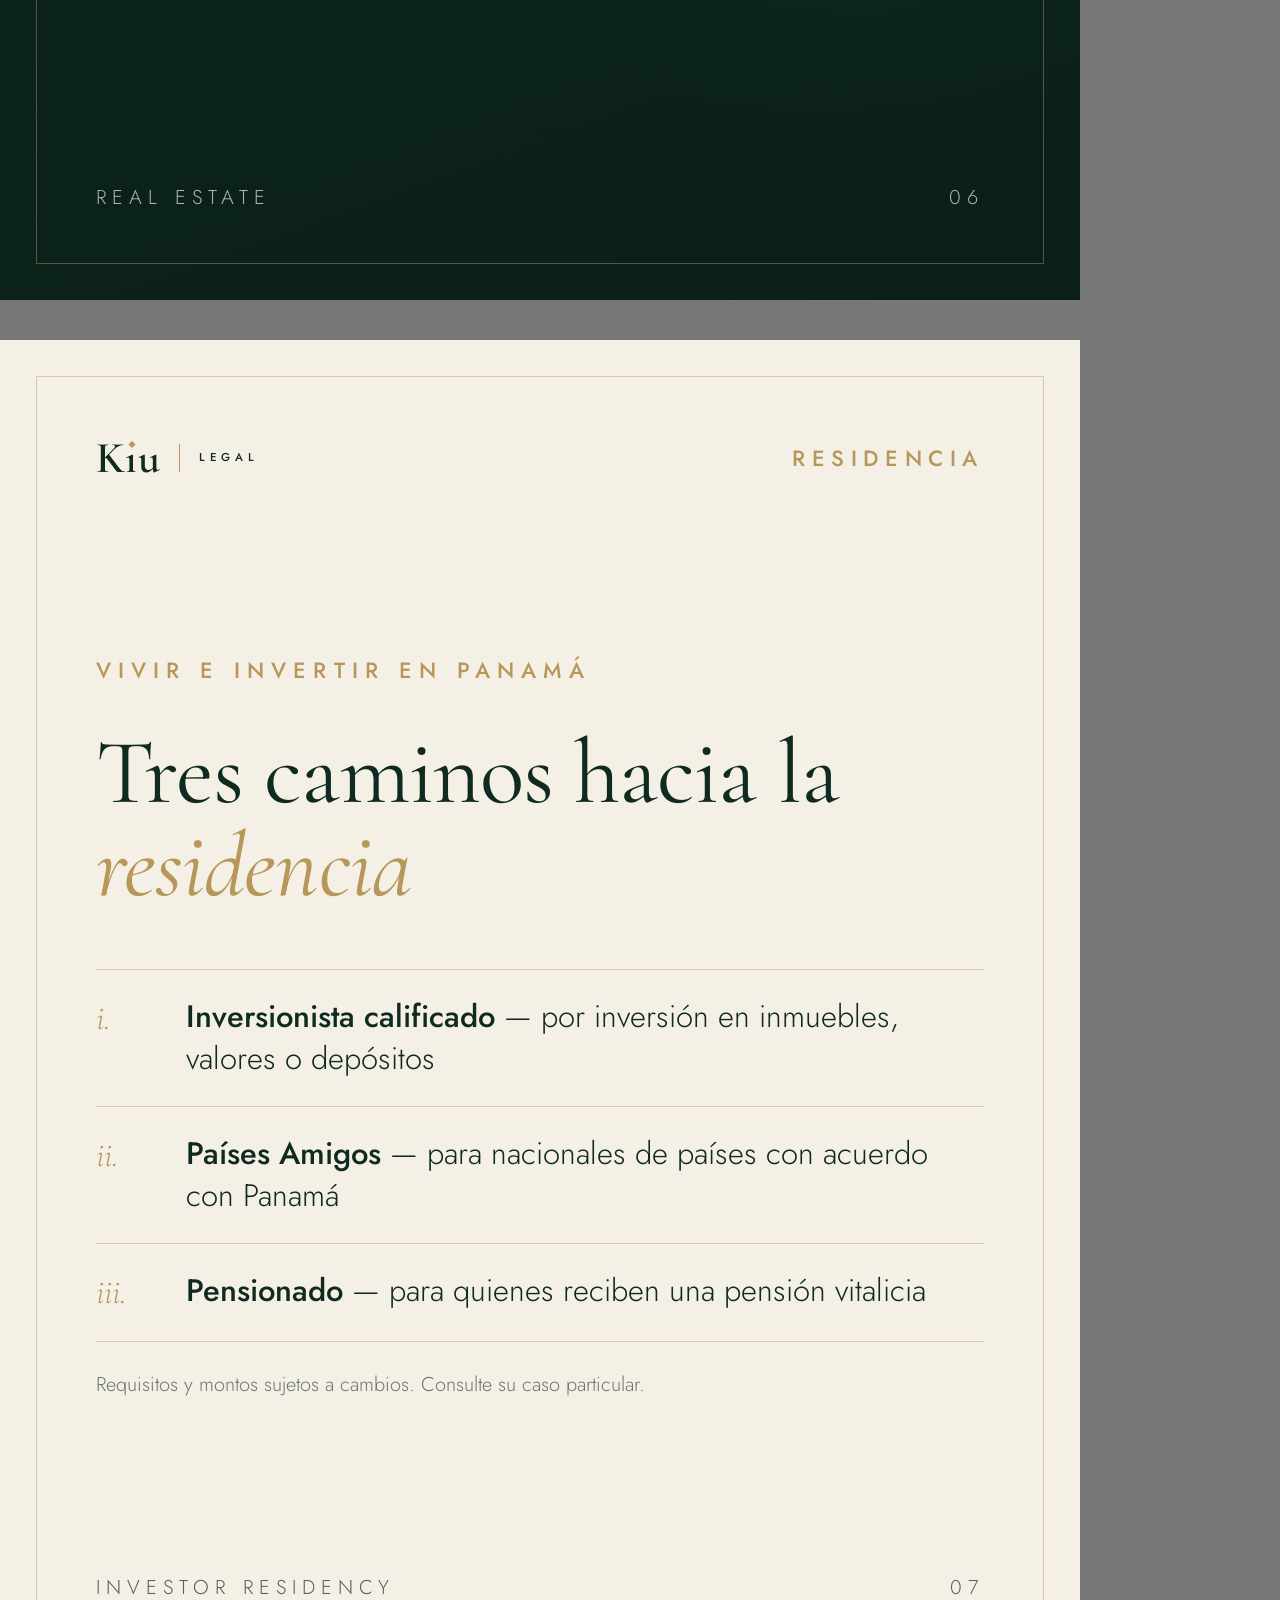
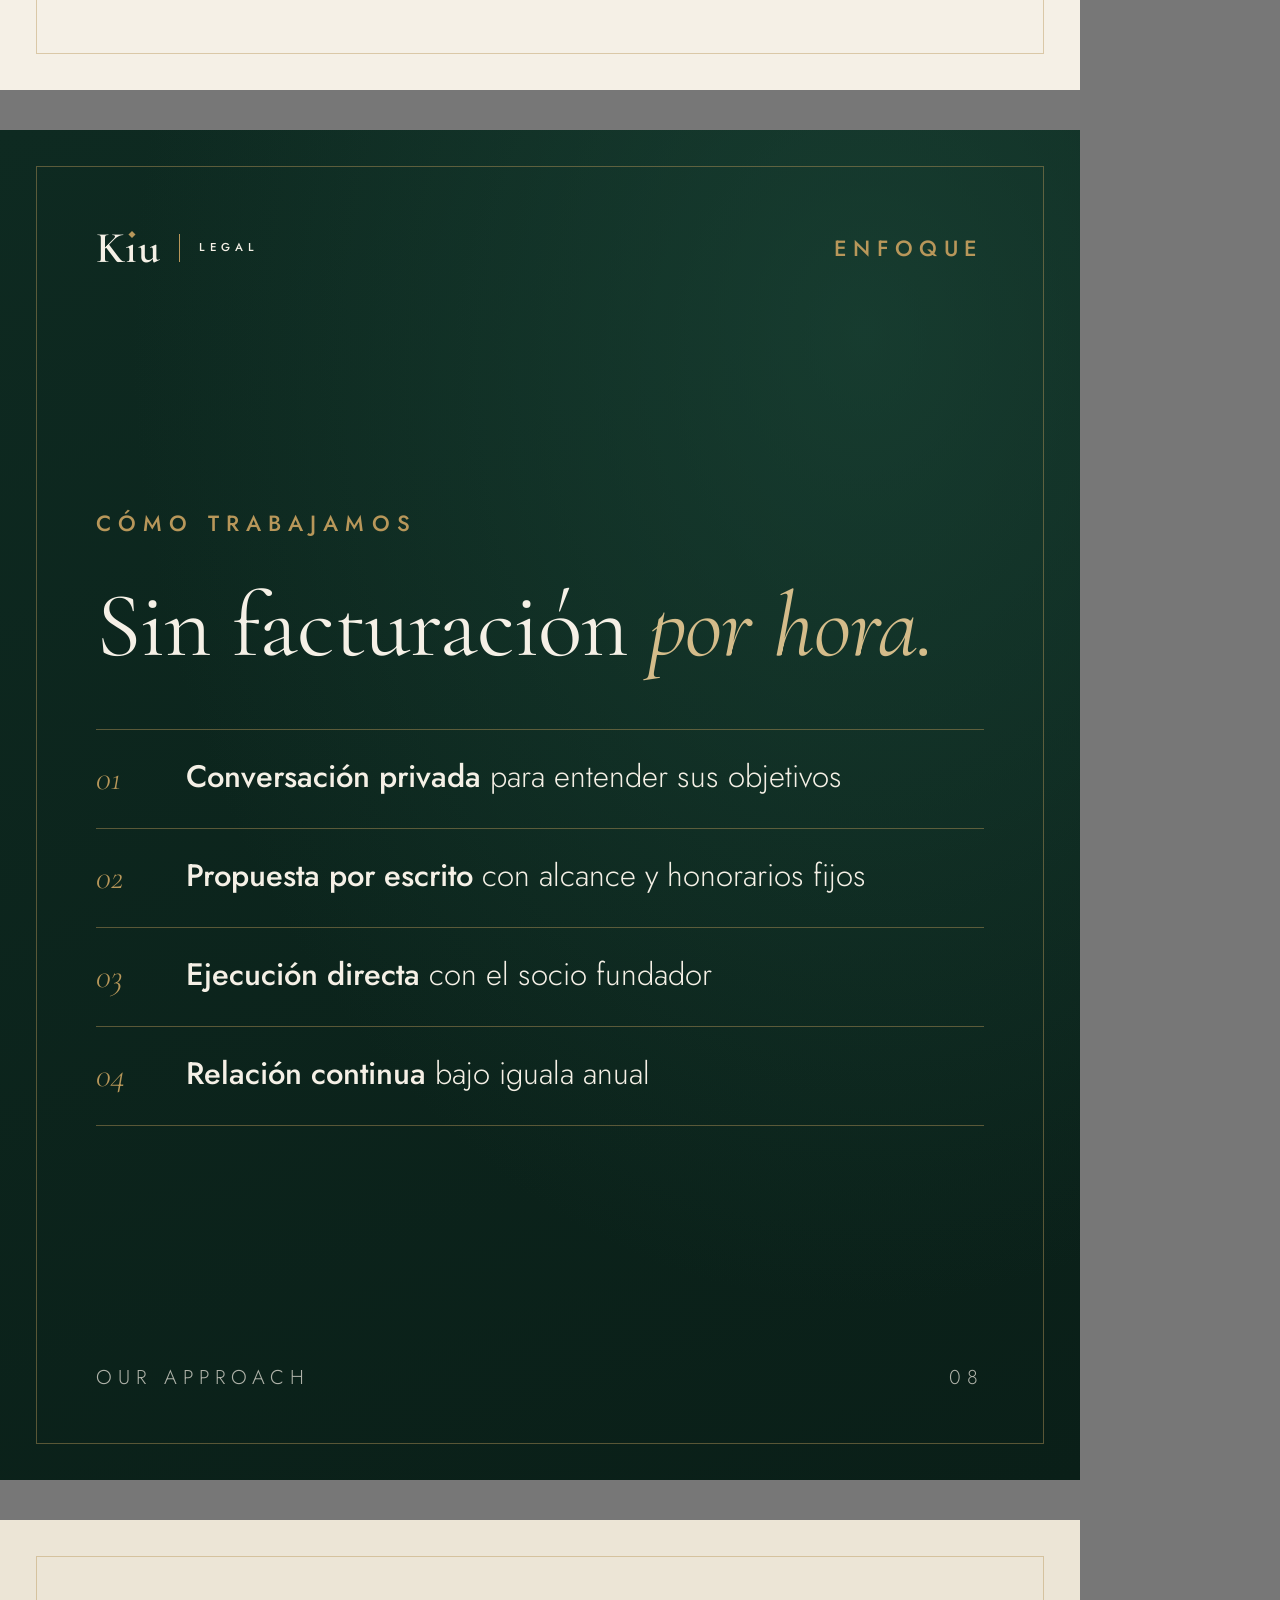
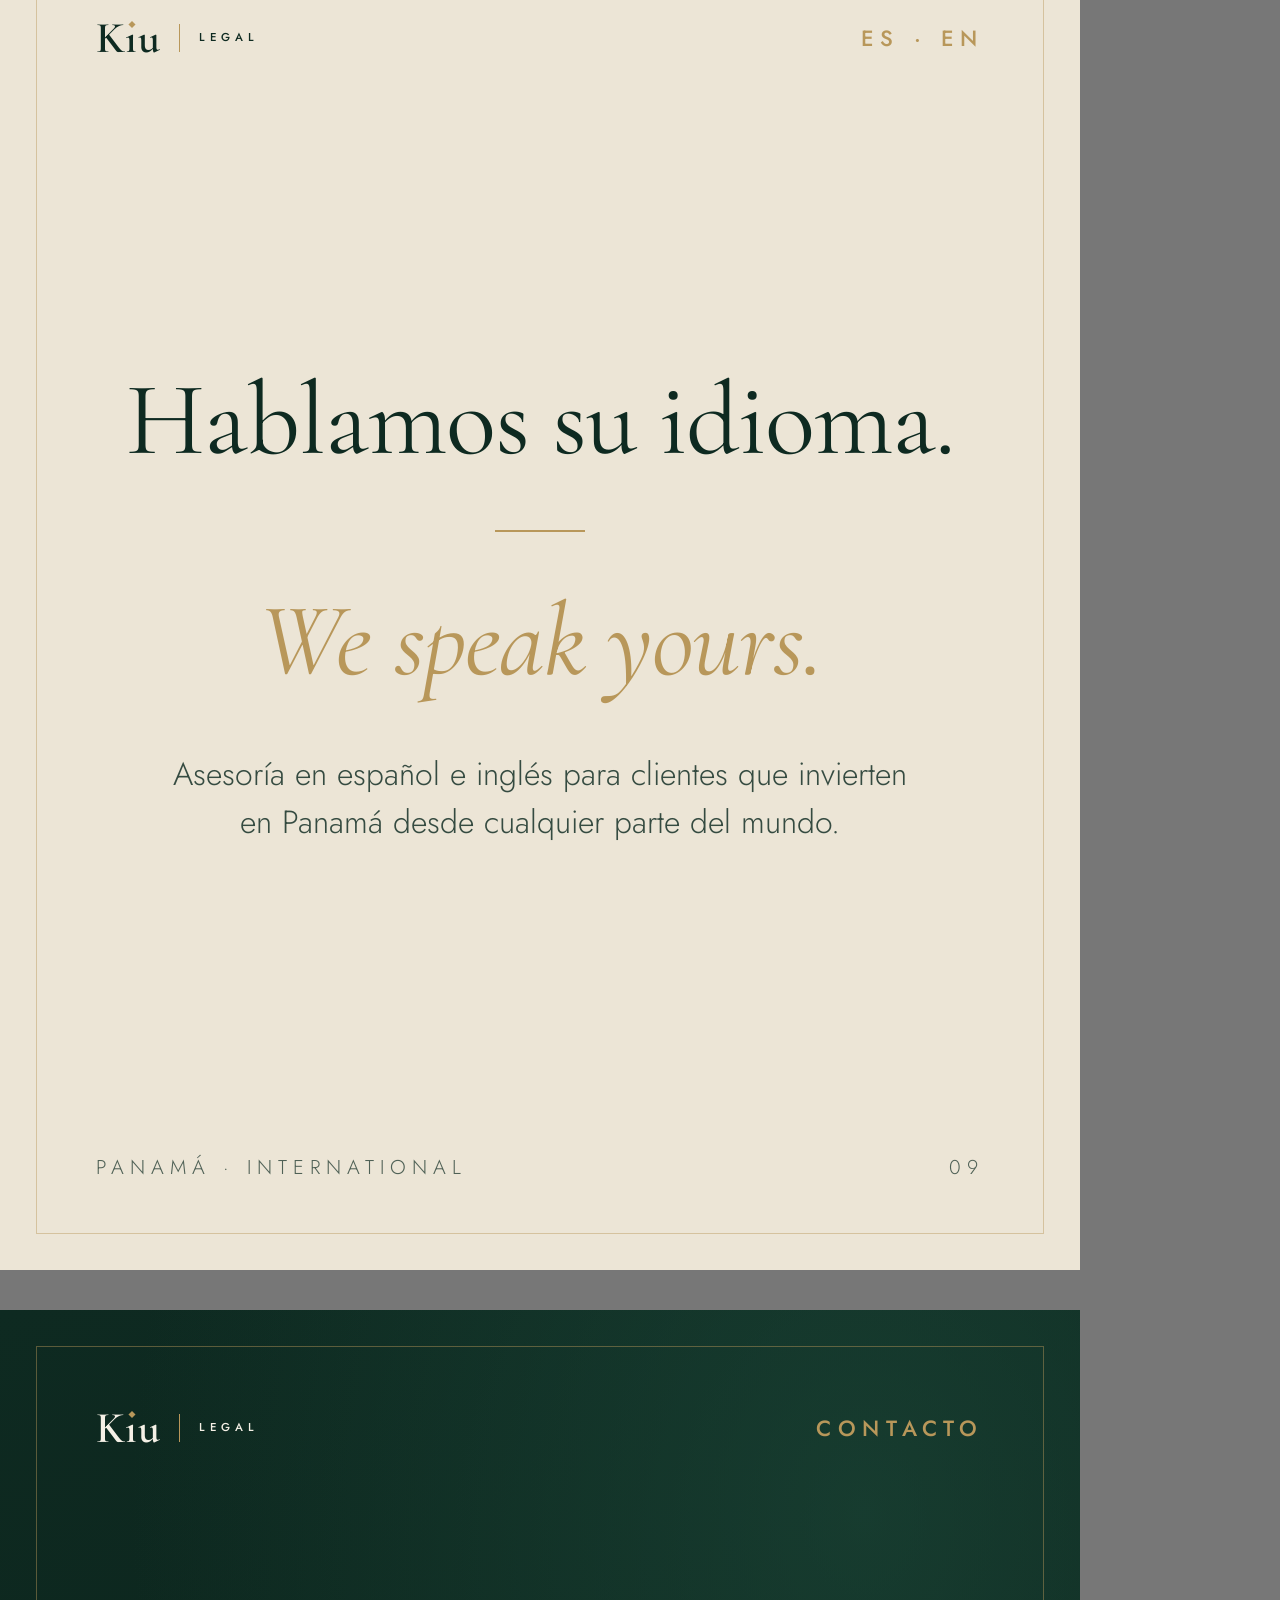
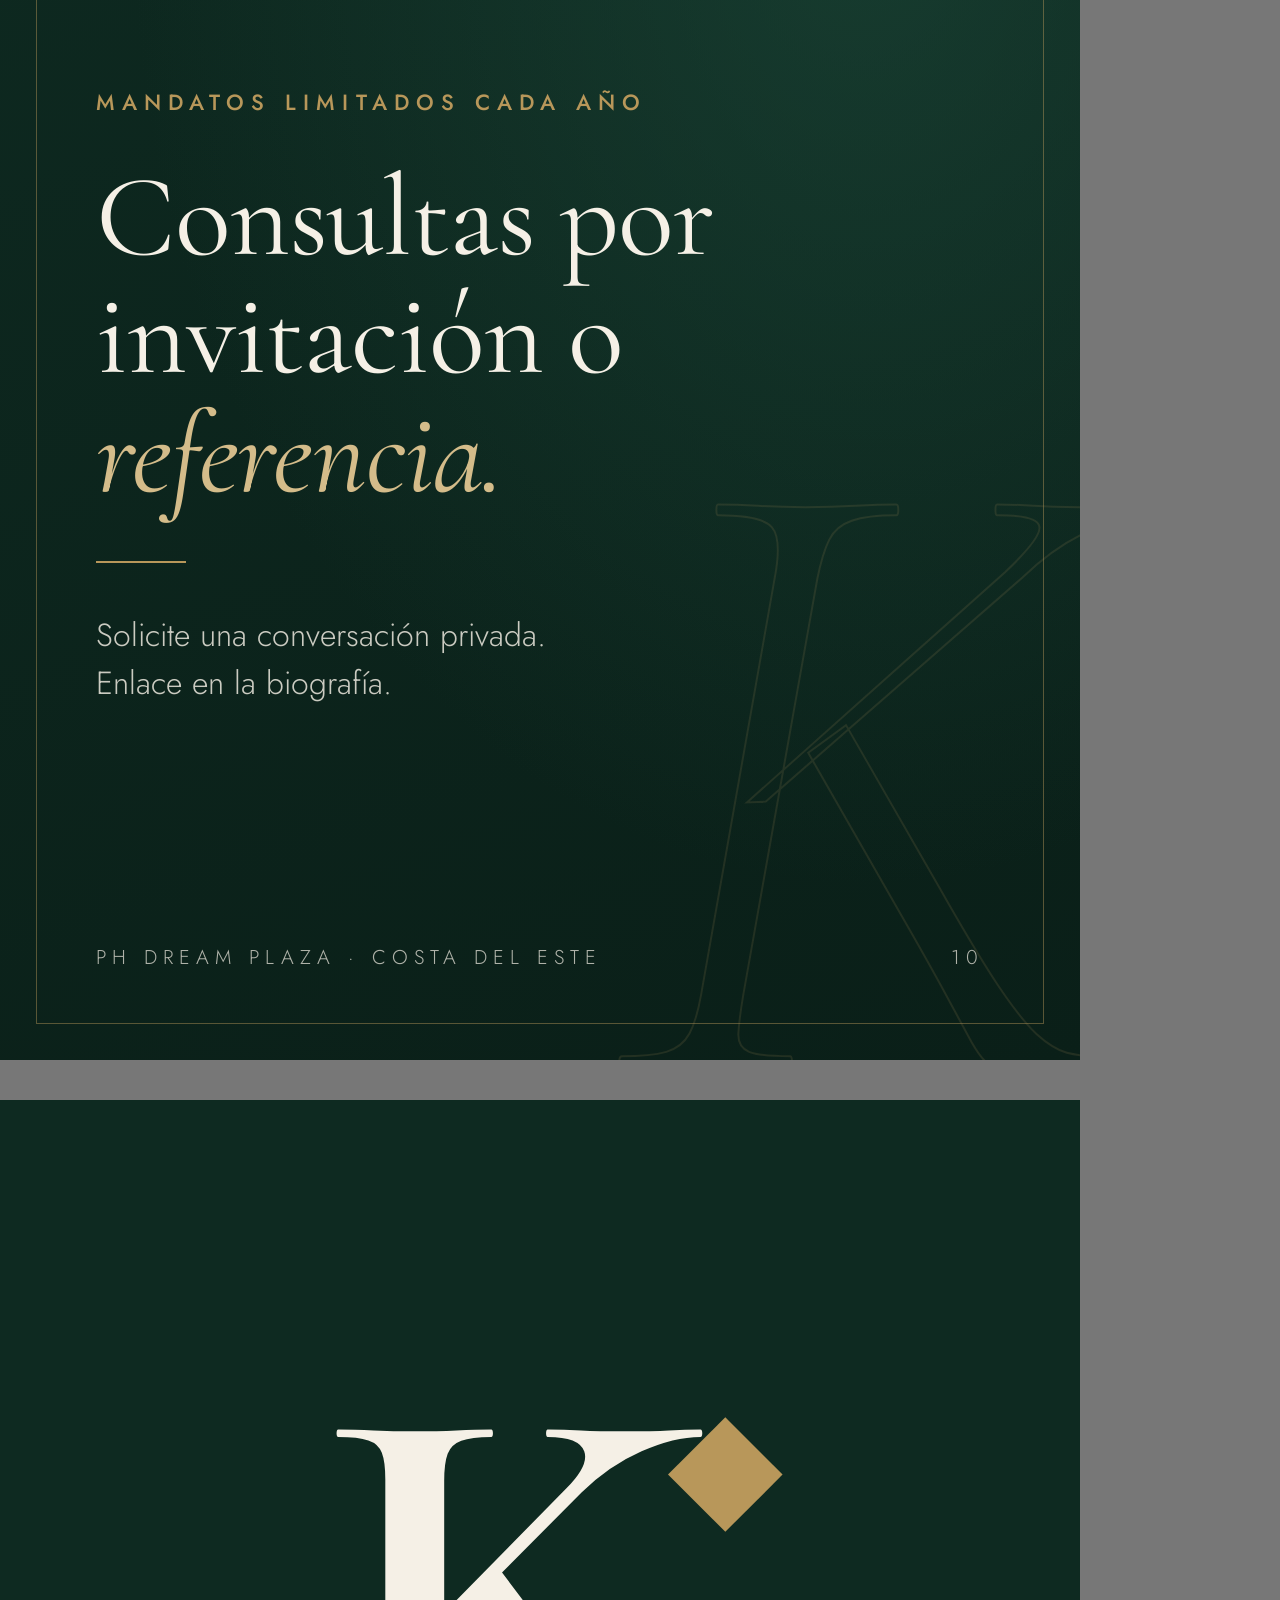
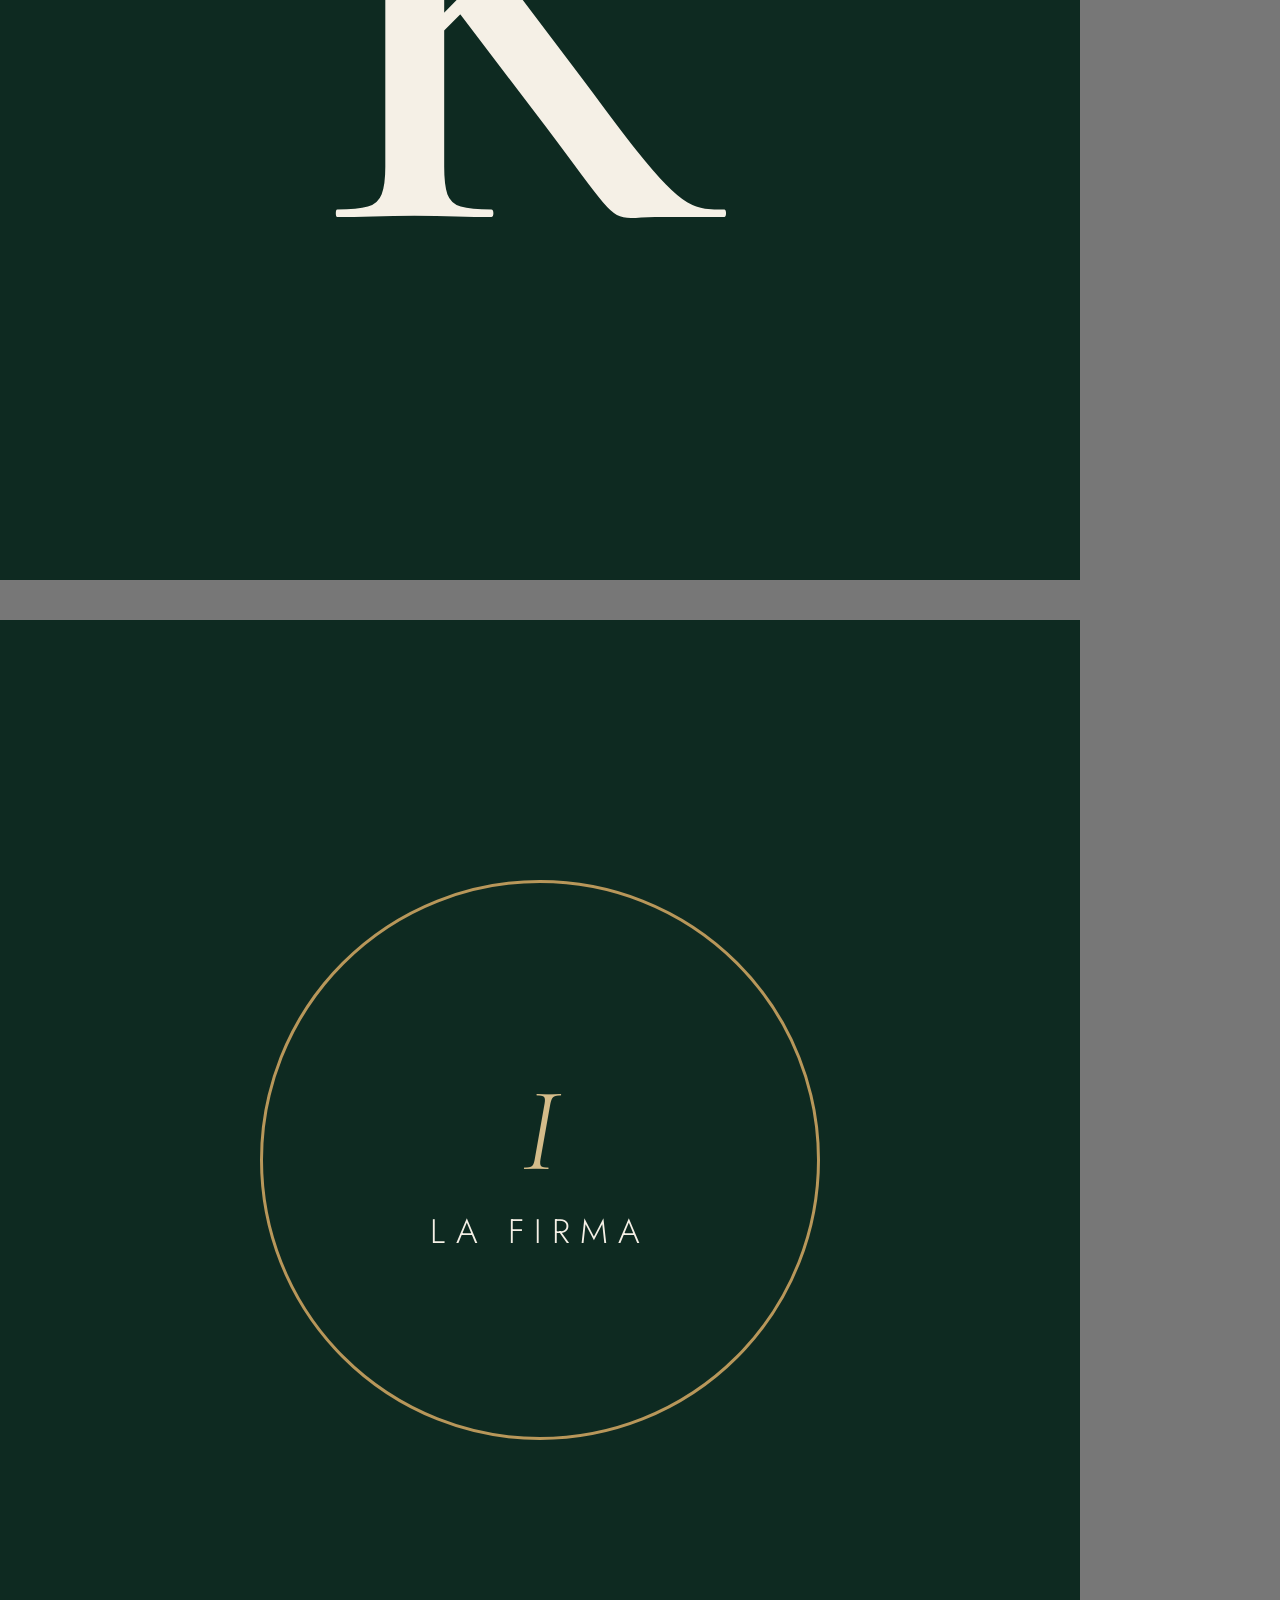
==== commit 6b21b68e: "Rebrand Instagram kit to Kiu Legal Kiu Legal wordmark on all ten posts, K icon as profile picture, a" ====
--- a/instagram/src/posts.html
+++ b/instagram/src/posts.html
@@ -2,7 +2,7 @@
 <html lang="es">
 <head>
 <meta charset="utf-8">
-<title>Q Legal — Instagram kit</title>
+<title>Kiu Legal — Instagram kit</title>
 <link href="https://fonts.googleapis.com/css2?family=Cormorant+Garamond:ital,wght@0,400;0,500;0,600;1,400;1,500&family=Jost:wght@300;400;500&display=swap" rel="stylesheet">
 <style>
   :root {
@@ -31,10 +31,14 @@
   .top { color: var(--brass); font-weight: 500; }
   .foot { margin-top: auto; font-size: 20px; opacity: .7; }
   .light .foot, .sand .foot { color: var(--green-900); }
-  .brand { display: flex; align-items: center; gap: 18px; font-family: var(--serif); font-size: 34px; letter-spacing: .04em; text-transform: none; color: inherit; font-weight: 400; }
+  /* Logotipo Kiu Legal: el punto de la i es un rombo dorado */
+  .brand { display: inline-flex; align-items: center; gap: .42em; line-height: 1; font-size: 44px; text-transform: none; letter-spacing: 0; color: var(--green-900); }
   .dark .brand { color: var(--ivory); }
-  .brand i { color: var(--brass); }
-  .mono { width: 52px; height: 52px; display: grid; place-items: center; border: 1.5px solid var(--brass); font-family: var(--serif); font-style: italic; font-size: 24px; color: var(--brass-lt); background: var(--green-900); letter-spacing: 0; }
+  .brand .kiu { font-family: var(--serif); font-weight: 600; letter-spacing: .01em; }
+  .brand .i { position: relative; display: inline-block; }
+  .brand .i::after { content: ""; position: absolute; left: 50%; top: .13em; width: .12em; height: .12em; background: var(--brass); transform: translateX(-50%) rotate(45deg); }
+  .brand .sep { width: 1.5px; height: .62em; background: var(--brass); }
+  .brand .legal { font-family: var(--sans); font-weight: 500; font-size: .26em; letter-spacing: .42em; }
 
   .body { margin-top: auto; }
   .eyebrow { font-size: 22px; letter-spacing: .32em; text-transform: uppercase; color: var(--brass); font-weight: 500; margin-bottom: 40px; }
@@ -74,8 +78,8 @@
 
   /* ---------- Avatar y portadas ---------- */
   .avatar { width: 1080px; height: 1080px; display: grid; place-items: center; background: var(--green-900); margin-bottom: 40px; }
-  .avatar .ring { width: 660px; height: 660px; border: 3px solid var(--brass); display: grid; place-items: center; }
-  .avatar span { font-family: var(--serif); font-style: italic; font-size: 330px; color: var(--brass-lt); letter-spacing: .02em; line-height: 1; padding-bottom: 30px; }
+  .avatar span { position: relative; font-family: var(--serif); font-weight: 600; font-size: 620px; color: var(--ivory); line-height: 1; padding-bottom: 40px; margin-left: -40px; }
+  .avatar span::after { content: ""; position: absolute; right: -.07em; top: .2em; width: .13em; height: .13em; background: var(--brass); transform: rotate(45deg); }
   .cover { width: 1080px; height: 1080px; display: grid; place-items: center; background: var(--green-900); margin-bottom: 40px; }
   .cover div { width: 560px; height: 560px; border-radius: 50%; border: 3px solid var(--brass); display: grid; place-items: center; text-align: center; }
   .cover span { font-family: var(--serif); font-style: italic; font-size: 120px; color: var(--brass-lt); line-height: 1; }
@@ -86,13 +90,13 @@
 
 <!-- 01 · Lanzamiento -->
 <section class="post dark" id="post-01">
-  <div class="watermark">Q</div>
-  <div class="top"><span class="brand"><span class="mono">QL</span>Q <i>Legal</i></span><span>2026</span></div>
+  <div class="watermark">K</div>
+  <div class="top"><span class="brand"><span class="kiu">K<span class="i">ı</span>u</span><span class="sep"></span><span class="legal">LEGAL</span></span><span>2026</span></div>
   <div class="body">
     <p class="eyebrow">Ciudad de Panamá</p>
     <h1>Pocos clientes.<br><em>Atención absoluta.</em></h1>
     <div class="rule"></div>
-    <p class="lede">Nace Q Legal: asesoría legal boutique para empresarios, inversionistas y navieras internacionales.</p>
+    <p class="lede">Nace Kiu Legal: asesoría legal boutique para empresarios, inversionistas y navieras internacionales.</p>
   </div>
   <div class="foot"><span>Boutique Legal Advisory</span><span>01</span></div>
 </section>
@@ -102,7 +106,7 @@
   <img src="../../assets/founder.jpg" alt="">
   <div class="shade"></div>
   <div class="inner">
-    <div class="top"><span class="brand"><span class="mono">QL</span>Q <i>Legal</i></span><span></span></div>
+    <div class="top"><span class="brand"><span class="kiu">K<span class="i">ı</span>u</span><span class="sep"></span><span class="legal">LEGAL</span></span><span></span></div>
     <div class="body">
       <p class="eyebrow">Socio fundador</p>
       <h2>Jose Alberto<br><em>Quiel</em></h2>
@@ -114,7 +118,7 @@
 
 <!-- 03 · Filosofía -->
 <section class="post light center" id="post-03">
-  <div class="top" style="width:100%"><span class="brand"><span class="mono">QL</span>Q <i>Legal</i></span><span>Filosofía</span></div>
+  <div class="top" style="width:100%"><span class="brand"><span class="kiu">K<span class="i">ı</span>u</span><span class="sep"></span><span class="legal">LEGAL</span></span><span>Filosofía</span></div>
   <div class="body" style="margin-bottom:auto">
     <div class="rule" style="margin:0 auto 64px"></div>
     <h2 style="font-size:84px;font-style:italic">“La mejor estrategia legal es la que nunca necesita defenderse en un tribunal.”</h2>
@@ -125,7 +129,7 @@
 
 <!-- 04 · Corporativo -->
 <section class="post dark" id="post-04">
-  <div class="top"><span class="brand"><span class="mono">QL</span>Q <i>Legal</i></span><span>Corporativo</span></div>
+  <div class="top"><span class="brand"><span class="kiu">K<span class="i">ı</span>u</span><span class="sep"></span><span class="legal">LEGAL</span></span><span>Corporativo</span></div>
   <div class="body">
     <p class="eyebrow">Estructuración internacional</p>
     <h2>¿Sociedad anónima o <em>fundación</em>?</h2>
@@ -148,7 +152,7 @@
 
 <!-- 05 · Marítimo -->
 <section class="post sand" id="post-05">
-  <div class="top"><span class="brand"><span class="mono">QL</span>Q <i>Legal</i></span><span>Marítimo</span></div>
+  <div class="top"><span class="brand"><span class="kiu">K<span class="i">ı</span>u</span><span class="sep"></span><span class="legal">LEGAL</span></span><span>Marítimo</span></div>
   <div class="body">
     <p class="eyebrow">Bandera panameña</p>
     <h2>Uno de los registros de buques <em>más grandes del mundo</em> está en Panamá.</h2>
@@ -163,7 +167,7 @@
 
 <!-- 06 · Inmobiliario -->
 <section class="post dark" id="post-06">
-  <div class="top"><span class="brand"><span class="mono">QL</span>Q <i>Legal</i></span><span>Inmobiliario</span></div>
+  <div class="top"><span class="brand"><span class="kiu">K<span class="i">ı</span>u</span><span class="sep"></span><span class="legal">LEGAL</span></span><span>Inmobiliario</span></div>
   <div class="body">
     <p class="eyebrow">Antes de comprar en Panamá</p>
     <h2>5 cosas que <em>revisar</em></h2>
@@ -180,7 +184,7 @@
 
 <!-- 07 · Residencia -->
 <section class="post light" id="post-07">
-  <div class="top"><span class="brand"><span class="mono">QL</span>Q <i>Legal</i></span><span>Residencia</span></div>
+  <div class="top"><span class="brand"><span class="kiu">K<span class="i">ı</span>u</span><span class="sep"></span><span class="legal">LEGAL</span></span><span>Residencia</span></div>
   <div class="body">
     <p class="eyebrow">Vivir e invertir en Panamá</p>
     <h2>Tres caminos hacia la <em>residencia</em></h2>
@@ -196,7 +200,7 @@
 
 <!-- 08 · Cómo trabajamos -->
 <section class="post dark" id="post-08">
-  <div class="top"><span class="brand"><span class="mono">QL</span>Q <i>Legal</i></span><span>Enfoque</span></div>
+  <div class="top"><span class="brand"><span class="kiu">K<span class="i">ı</span>u</span><span class="sep"></span><span class="legal">LEGAL</span></span><span>Enfoque</span></div>
   <div class="body">
     <p class="eyebrow">Cómo trabajamos</p>
     <h2>Sin facturación <em>por hora.</em></h2>
@@ -212,7 +216,7 @@
 
 <!-- 09 · Bilingüe -->
 <section class="post sand center" id="post-09">
-  <div class="top" style="width:100%"><span class="brand"><span class="mono">QL</span>Q <i>Legal</i></span><span>ES · EN</span></div>
+  <div class="top" style="width:100%"><span class="brand"><span class="kiu">K<span class="i">ı</span>u</span><span class="sep"></span><span class="legal">LEGAL</span></span><span>ES · EN</span></div>
   <div class="body" style="margin-bottom:auto">
     <h2 style="font-size:104px">Hablamos su idioma.</h2>
     <div class="rule" style="margin:56px auto"></div>
@@ -224,8 +228,8 @@
 
 <!-- 10 · Contacto -->
 <section class="post dark" id="post-10">
-  <div class="watermark">L</div>
-  <div class="top"><span class="brand"><span class="mono">QL</span>Q <i>Legal</i></span><span>Contacto</span></div>
+  <div class="watermark">K</div>
+  <div class="top"><span class="brand"><span class="kiu">K<span class="i">ı</span>u</span><span class="sep"></span><span class="legal">LEGAL</span></span><span>Contacto</span></div>
   <div class="body">
     <p class="eyebrow">Mandatos limitados cada año</p>
     <h1 style="font-size:116px">Consultas por invitación o <em>referencia.</em></h1>
@@ -236,7 +240,7 @@
 </section>
 
 <!-- Foto de perfil -->
-<section class="avatar" id="avatar"><div class="ring"><span>QL</span></div></section>
+<section class="avatar" id="avatar"><span>K</span></section>
 
 <!-- Portadas de historias destacadas -->
 <section class="cover" id="cover-firma"><div><span>I<small>La Firma</small></span></div></section>
